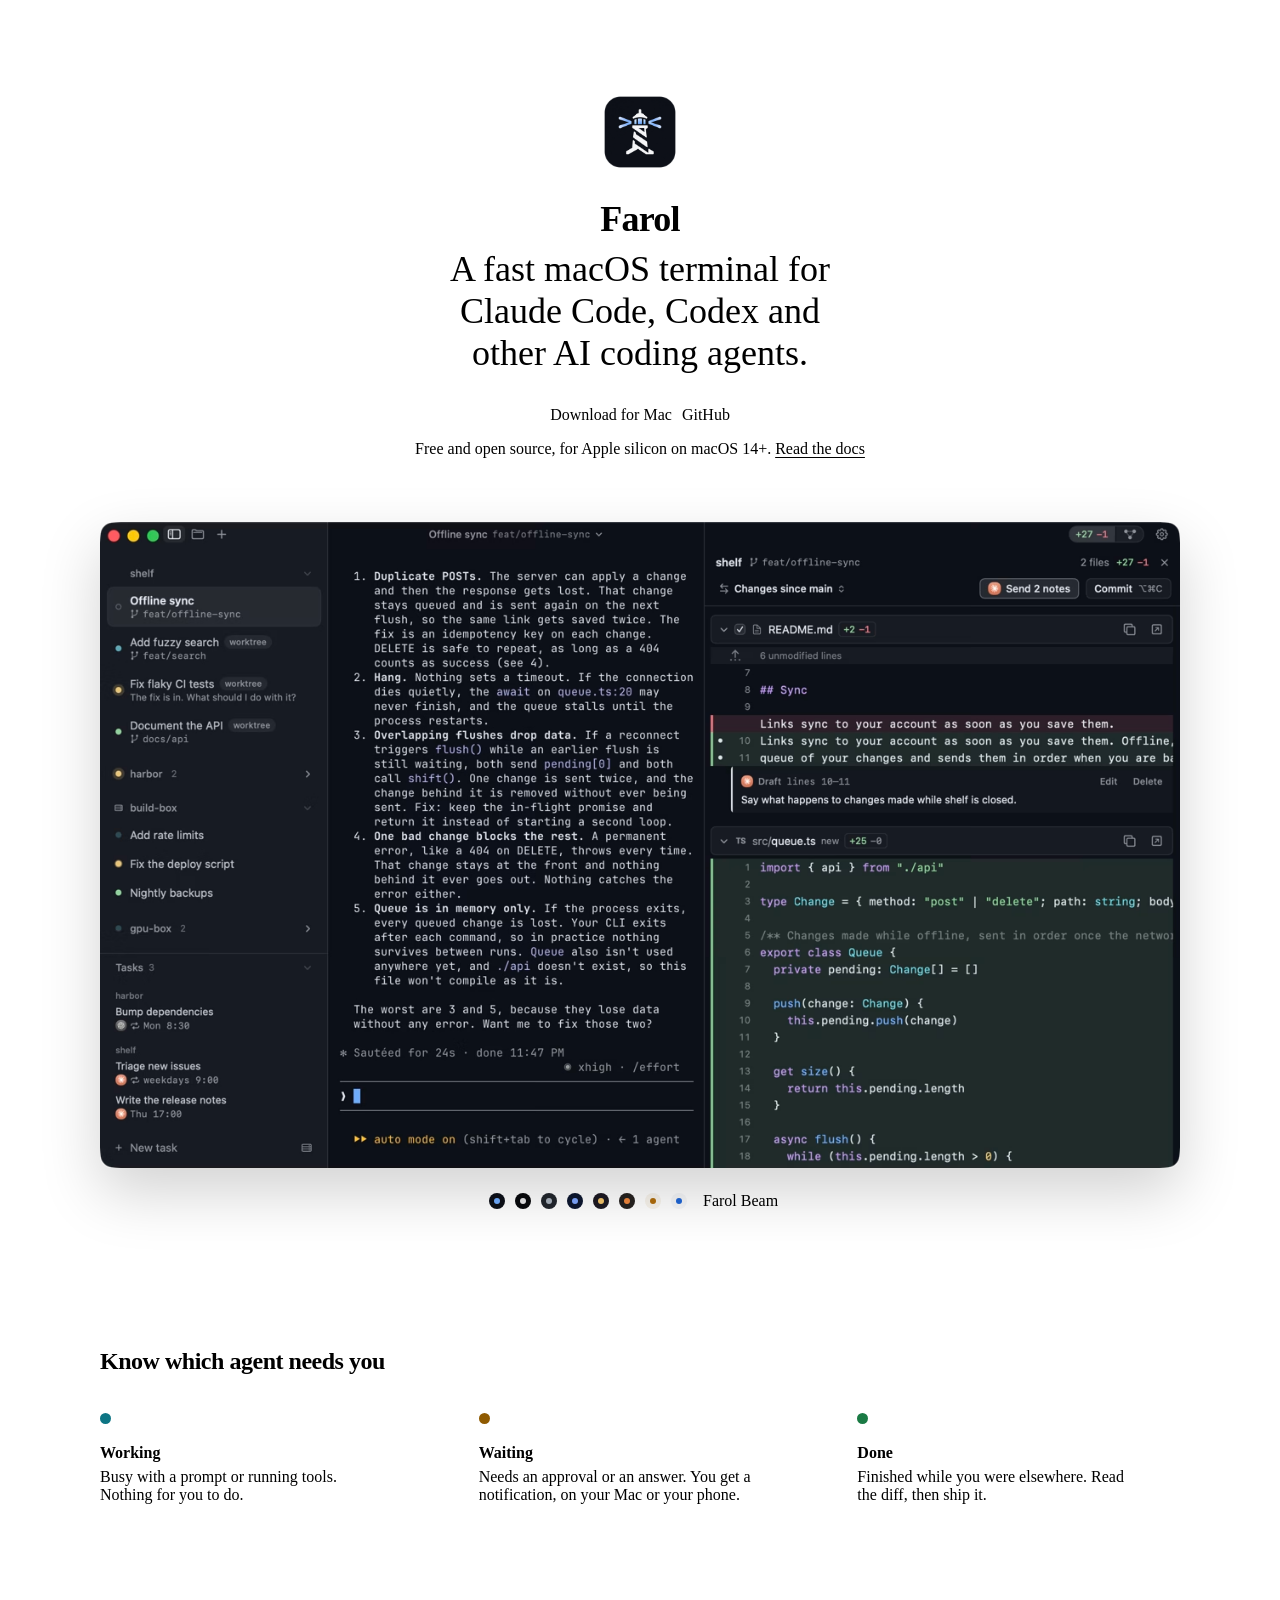
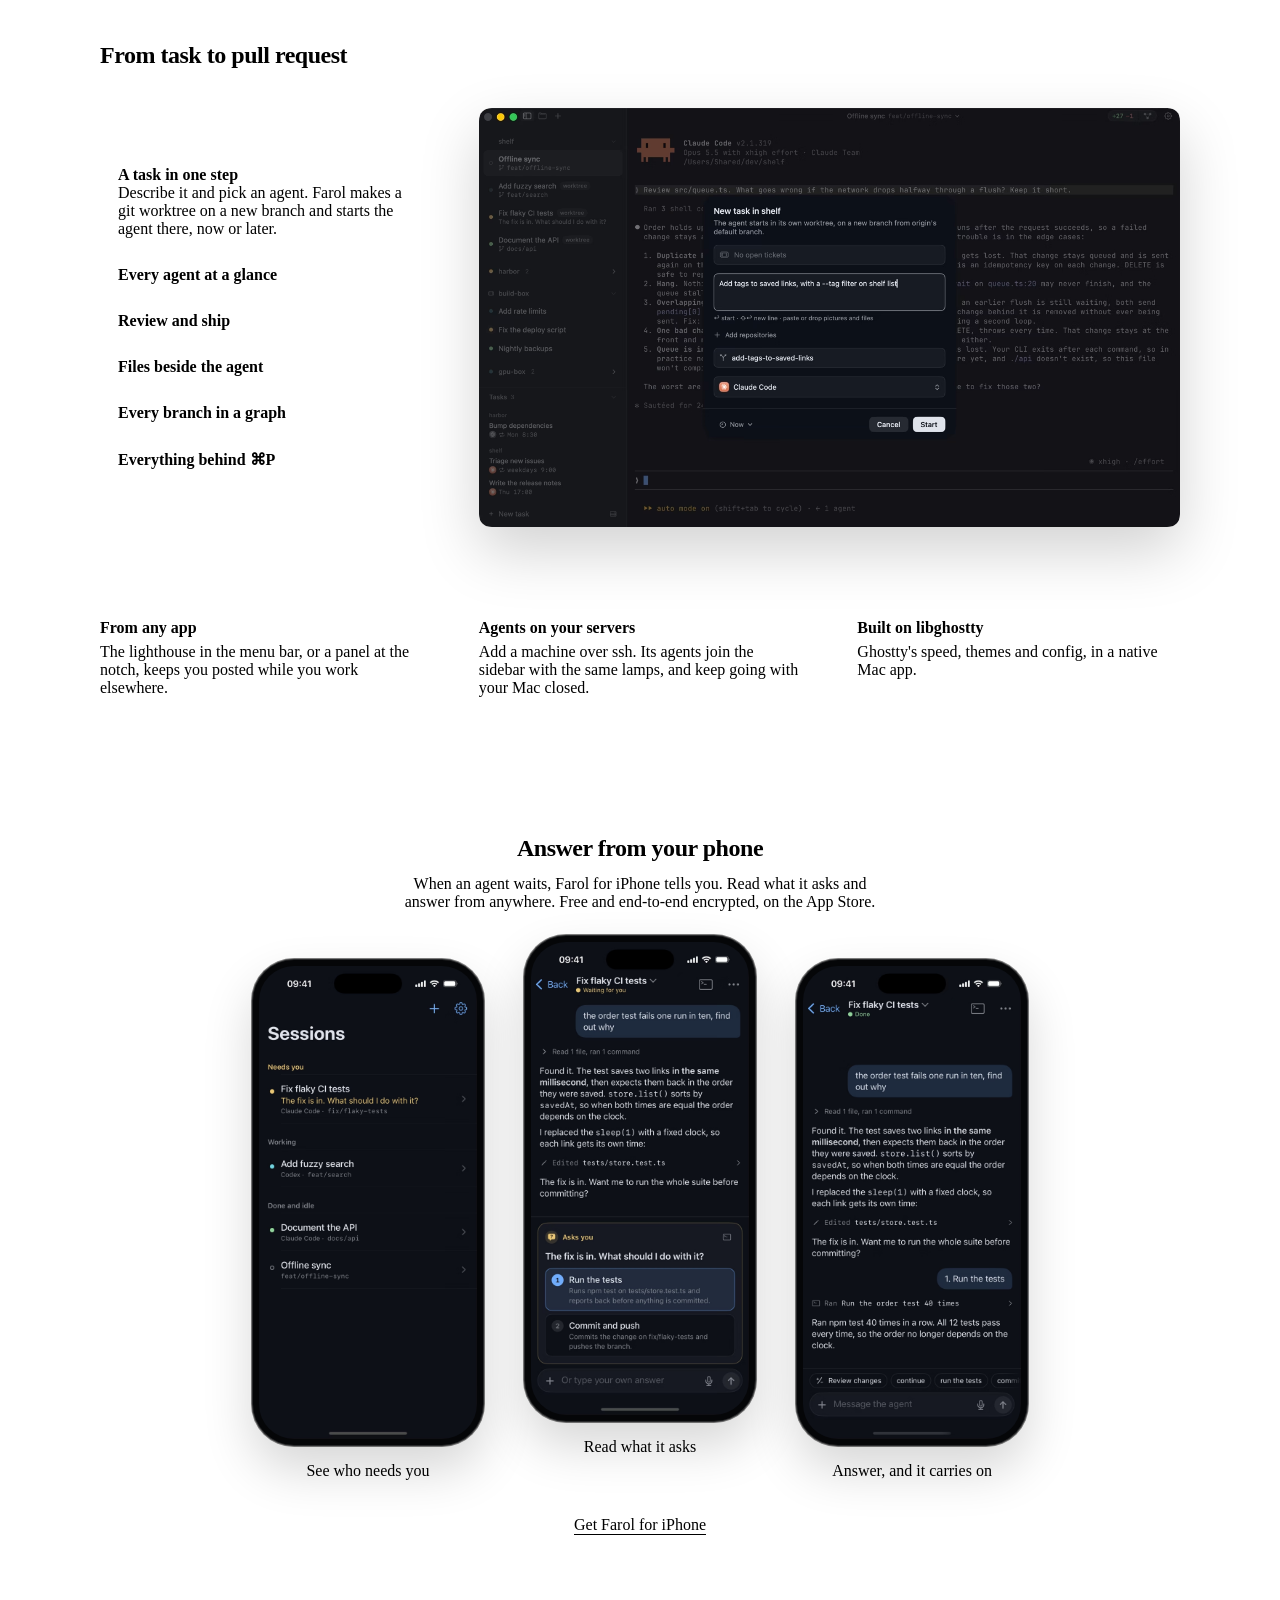
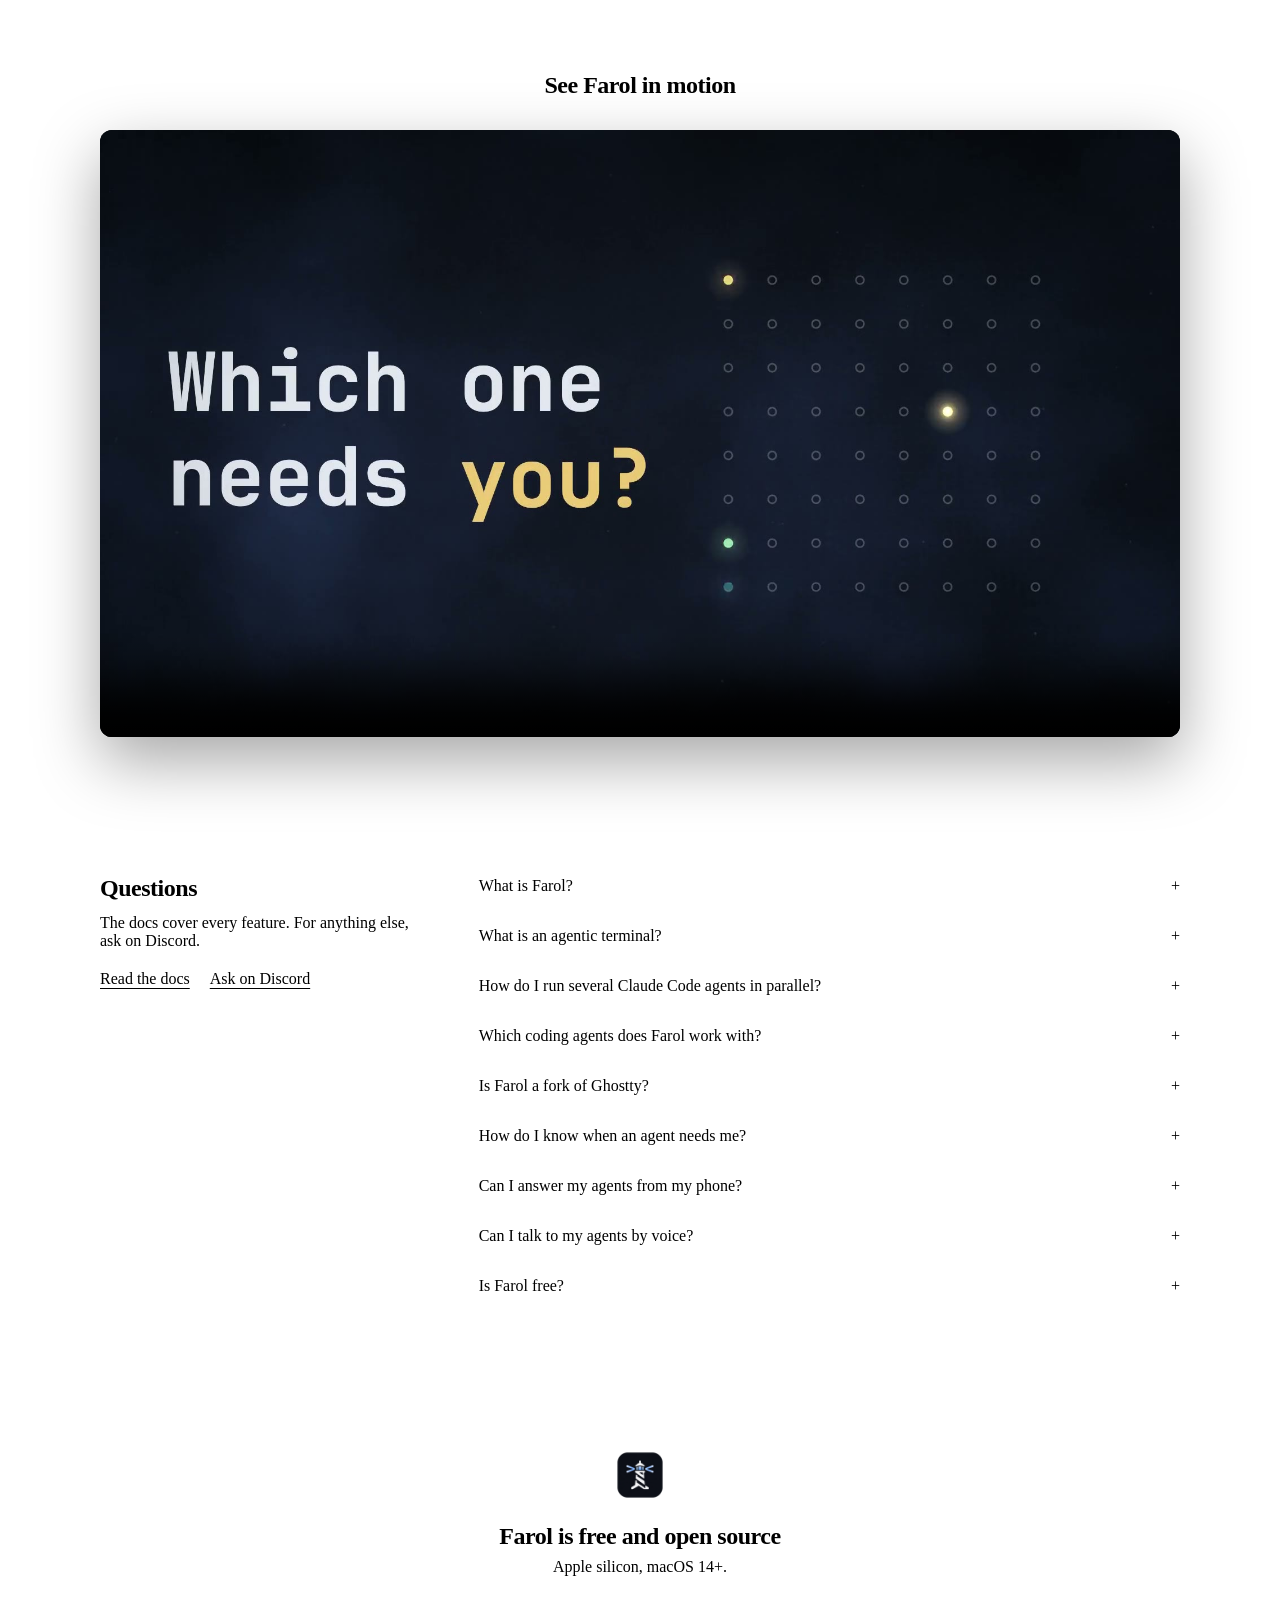
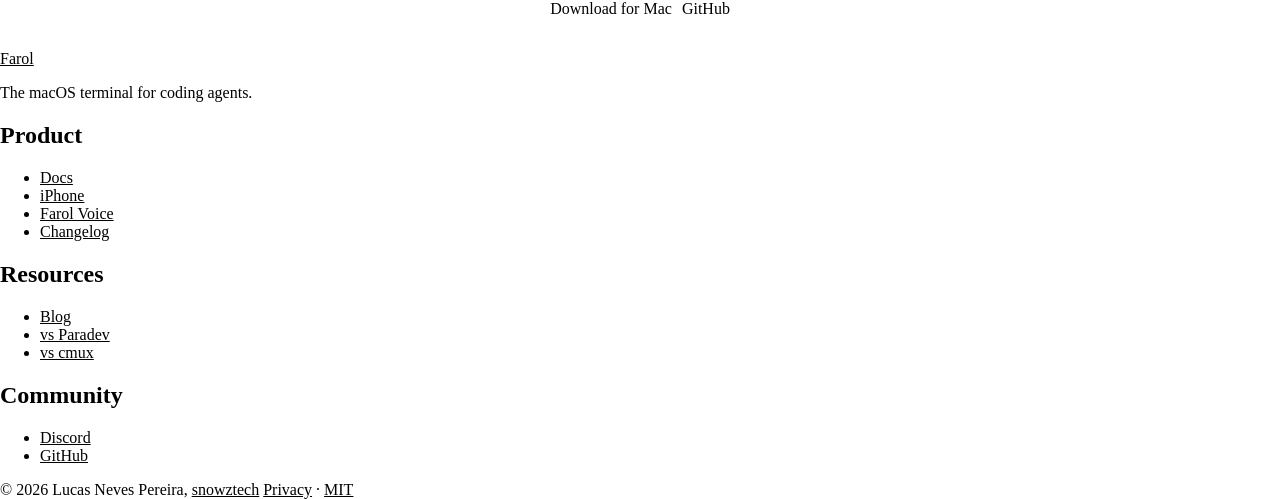
==== site/index.html @ f2c4e188 "Merge branch 'main' into docs/phone-navigation" ====
<!doctype html>
<html lang="en">
<head>
  <meta charset="utf-8">
  <meta name="viewport" content="width=device-width, initial-scale=1">
  <title>Farol: macOS terminal for Claude Code and AI coding agents</title>
  <meta name="description" content="Farol is a free, open source macOS terminal app for AI coding agents. Run Claude Code and Codex in parallel, each in its own git worktree. Built on libghostty.">
  <link rel="canonical" href="https://farol.sh/">
  <meta property="og:type" content="website">
  <meta property="og:site_name" content="Farol">
  <meta property="og:url" content="https://farol.sh/">
  <meta property="og:title" content="Farol: macOS terminal for Claude Code and AI coding agents">
  <meta property="og:description" content="Run Claude Code and Codex agents in parallel, each in its own git worktree, and see which one needs you.">
  <meta property="og:image" content="https://farol.sh/og.png">
  <meta property="og:image:width" content="1200">
  <meta property="og:image:height" content="630">
  <meta name="twitter:card" content="summary_large_image">
  <link rel="icon" href="icon.png">
  <script type="application/ld+json">
  {
    "@context": "https://schema.org",
    "@type": "SoftwareApplication",
    "name": "Farol",
    "description": "A macOS terminal app for running AI coding agents like Claude Code and Codex in parallel, each in its own git worktree. Built on libghostty.",
    "url": "https://farol.sh/",
    "image": "https://farol.sh/og.png",
    "screenshot": "https://farol.sh/screenshot-review.png",
    "applicationCategory": "DeveloperApplication",
    "operatingSystem": "macOS 14 or later",
    "processorRequirements": "Apple silicon",
    "downloadUrl": "https://github.com/snowztech/farol/releases/latest/download/Farol.dmg",
    "releaseNotes": "https://github.com/snowztech/farol/blob/main/CHANGELOG.md",
    "license": "https://opensource.org/licenses/MIT",
    "isAccessibleForFree": true,
    "offers": { "@type": "Offer", "price": "0", "priceCurrency": "USD" },
    "author": { "@type": "Person", "name": "Lucas Neves Pereira" },
    "sameAs": ["https://github.com/snowztech/farol"]
  }
  </script>
  <script type="application/ld+json">
{
  "@context": "https://schema.org",
  "@type": "FAQPage",
  "mainEntity": [
    {
      "@type": "Question",
      "name": "What is Farol?",
      "acceptedAnswer": {
        "@type": "Answer",
        "text": "Farol is a free, open source terminal app for macOS made for agentic coding, where AI coding agents write the code and you supervise. Each agent runs in its own session, and Farol shows which one is working, which one is waiting for you and which one is done."
      }
    },
    {
      "@type": "Question",
      "name": "What is an agentic terminal?",
      "acceptedAnswer": {
        "@type": "Answer",
        "text": "A terminal built for AI coding agents as well as for typing commands. Agents like Claude Code and Codex already run in a terminal. An agentic terminal app such as Farol adds what you need to supervise several at once: a session per agent, live status, notifications and a review step before you ship."
      }
    },
    {
      "@type": "Question",
      "name": "How do I run several Claude Code agents in parallel?",
      "acceptedAnswer": {
        "@type": "Answer",
        "text": "Press ⇧⌘N, describe the task and pick an agent. Farol creates a git worktree on a new branch and starts Claude Code or Codex there, so each agent works on its own copy of the repo. Open as many as you like."
      }
    },
    {
      "@type": "Question",
      "name": "Which coding agents does Farol work with?",
      "acceptedAnswer": {
        "@type": "Answer",
        "text": "Claude Code, Codex, OpenCode and Pi report their status once connected in Settings → Agents. Any other agent that runs in a terminal works too, and can report its status through Farol's CLI or the terminal bell."
      }
    },
    {
      "@type": "Question",
      "name": "Is Farol a fork of Ghostty?",
      "acceptedAnswer": {
        "@type": "Answer",
        "text": "No. Farol is its own native Mac app that embeds libghostty, the engine behind Ghostty. You get the same rendering and speed, and Farol reads your Ghostty config and themes."
      }
    },
    {
      "@type": "Question",
      "name": "How do I know when an agent needs me?",
      "acceptedAnswer": {
        "@type": "Answer",
        "text": "The session's dot turns yellow, macOS sends a notification and the Dock icon counts the sessions that are waiting. The menu bar item or the notch panel shows the same from any app."
      }
    },
    {
      "@type": "Question",
      "name": "Can I answer my agents from my phone?",
      "acceptedAnswer": {
        "@type": "Answer",
        "text": "Yes, with Farol Remote. Farol for iPhone lists your sessions, notifies you when one waits, and lets you answer Claude Code or Codex with a tap. It's free, end-to-end encrypted and on the App Store."
      }
    },
    {
      "@type": "Question",
      "name": "Can I talk to my agents by voice?",
      "acceptedAnswer": {
        "@type": "Answer",
        "text": "You can dictate your prompts with Farol Voice, our free app that runs on your Mac and types into any app, including Farol. Controlling Farol by voice is coming next."
      }
    },
    {
      "@type": "Question",
      "name": "Is Farol free?",
      "acceptedAnswer": {
        "@type": "Answer",
        "text": "Yes. Farol is open source under the MIT license. It needs a Mac with Apple silicon and macOS 14 or later."
      }
    }
  ]
}
  </script>
  <link rel="stylesheet" href="https://cdn.jsdelivr.net/npm/@snowztech/ui-css@0.6/dist/snowztech-ui.min.css">
  <link rel="stylesheet" href="/footer.css">
  <script>
    (function () { var light = matchMedia("(prefers-color-scheme: light)"), root = document.documentElement; function follow() { if (light.matches) root.dataset.theme = "light"; else delete root.dataset.theme; } follow(); light.addEventListener("change", follow); })();
  </script>
  <style>
    body {
      margin: 0; background: var(--sn-bg); color: var(--sn-fg);
      font-family: var(--sn-font-mono); font-size: var(--sn-text-base); line-height: var(--sn-leading-normal);
    }
    a { color: inherit; }
    .column { max-width: 680px; margin: 0 auto; padding: 0 20px; }
    .wide { max-width: 1080px; margin: 0 auto; padding: 0 20px; }
    main { overflow-x: clip; }

    /* Hero: the name, what it is, two buttons, one line of small print. */
    .hero { --top: 88px; position: relative; isolation: isolate; padding-top: var(--top); text-align: center; }
    .hero-icon { width: 88px; height: 88px; }
    h1 { margin: 18px 0 6px; font-size: 36px; font-weight: 600; letter-spacing: -0.02em; }
    .tagline { display: block; margin: 8px auto 32px; max-width: 540px; color: var(--sn-fg-muted); font-size: var(--sn-text-md); font-weight: 400; letter-spacing: 0; text-wrap: balance; }
    .actions { display: flex; gap: 10px; justify-content: center; flex-wrap: wrap; }
    .actions .sn-btn { text-decoration: none; transition: opacity var(--sn-base) var(--sn-ease), border-color var(--sn-base) var(--sn-ease), transform var(--sn-base) var(--sn-ease); }
    .actions .sn-btn:active { transform: translateY(1px); }
    /* ui-css colors every a:hover with the accent, which wins over the button's own text color. */
    .actions a.sn-btn--primary:hover { color: var(--sn-fg-inverse); background: var(--sn-fg); border-color: var(--sn-fg); opacity: 0.85; }
    .actions a.sn-btn--secondary:hover { color: var(--sn-fg); }
    .fine { margin: 16px 0 0; color: var(--sn-fg-subtle); font-size: var(--sn-text-xs); }
    .fine a { color: var(--sn-fg-muted); text-underline-offset: 3px; }
    .fine a:hover { color: var(--sn-fg); }

    /* The hero comes in one line after another, once, as the page opens. */
    .hero > * { animation: rise 0.7s var(--sn-ease) both; }
    .hero > :nth-child(2) { animation-delay: 0.08s; }
    .hero > :nth-child(3) { animation-delay: 0.16s; }
    .hero > :nth-child(4) { animation-delay: 0.24s; }
    .hero-shot { animation: rise 0.9s var(--sn-ease) 0.3s both; }
    @keyframes rise { from { opacity: 0; transform: translateY(10px); } }
    /* Farol is Portuguese for lighthouse: two soft beams turn behind the icon, as from its lamp. */
    .hero > .lamp {
      --beam: color-mix(in srgb, var(--sn-accent) 16%, transparent);
      --fade: radial-gradient(circle, #000 6%, rgb(0 0 0 / 0.55) 24%, rgb(0 0 0 / 0.2) 38%, rgb(0 0 0 / 0.05) 48%, transparent 54%);
      position: absolute; z-index: -1; left: 50%; top: calc(var(--top) + 44px); width: 1200px; height: 1200px; margin: -600px 0 0 -600px;
      background: conic-gradient(from 90deg, transparent, var(--beam) 9deg, transparent 18deg, transparent 180deg, var(--beam) 189deg, transparent 198deg);
      -webkit-mask: var(--fade); mask: var(--fade);
      pointer-events: none; animation: lamp-on 1.6s var(--sn-ease) 0.3s both, turn 30s linear infinite;
    }
    [data-theme=light] .hero > .lamp { --beam: color-mix(in srgb, var(--sn-accent) 7%, transparent); }
    @keyframes lamp-on { from { opacity: 0; } }
    @keyframes turn { to { transform: rotate(1turn); } }

    /* Screenshots: a soft light behind the window, and pictures that crossfade in one cell so the frame never jumps. */
    .hero-shot { margin-top: 64px; }
    .showcase { position: relative; }
    .showcase::before {
      content: ""; position: absolute; inset: -12% 8% auto; height: 70%; z-index: 0;
      background: radial-gradient(ellipse at center, var(--sn-accent-soft), transparent 70%); filter: blur(24px); pointer-events: none;
    }
    .stack { position: relative; z-index: 1; display: grid; }
    .stack > * { grid-area: 1 / 1; opacity: 0; transform: scale(0.985); transition: opacity 0.45s var(--sn-ease), transform 0.6s var(--sn-ease); }
    .stack > [data-active] { opacity: 1; transform: none; }
    .shot {
      display: block; width: 100%; height: auto;
      border: 1px solid var(--sn-border-strong); border-radius: 12px; box-shadow: 0 30px 80px rgba(0, 0, 0, 0.45);
    }
    [data-theme=light] .shot { box-shadow: 0 24px 60px rgba(0, 0, 0, 0.18); }
    /* Under the window, a dot per theme repaints it. */
    .theme-dots { display: flex; align-items: center; justify-content: center; gap: 10px; margin-top: 24px; }
    .theme-dot {
      position: relative; width: 16px; height: 16px; padding: 0; border: 0; border-radius: 50%; cursor: pointer;
      background: var(--bg); box-shadow: inset 0 0 0 1px var(--sn-border-strong); transition: transform 0.15s var(--sn-ease);
    }
    .theme-dot::after { content: ""; position: absolute; inset: 5px; border-radius: 50%; background: var(--accent); }
    .theme-dot:hover { transform: scale(1.15); }
    .theme-dot[aria-checked="true"] { outline: 1.5px solid var(--sn-fg-muted); outline-offset: 3px; }
    .theme-name { min-width: 11ch; margin-left: 6px; color: var(--sn-fg-subtle); font-size: var(--sn-text-xs); }

    /* Sections. Those on the grid start at the left edge; those that show one thing stand centered. */
    .signals, .features, .phones, .reel, .faq, .closing { margin-top: 136px; }
    .section-title { margin: 0 0 10px; font-size: 24px; font-weight: 600; line-height: 1.3; letter-spacing: -0.02em; text-wrap: balance; }
    .section-lede { margin: 0; color: var(--sn-fg-muted); font-size: var(--sn-text-sm); }
    .grid, .states { display: grid; grid-template-columns: repeat(3, minmax(0, 1fr)); column-gap: 56px; }
    .phones, .reel, .closing { text-align: center; }
    .phones .section-lede { max-width: 560px; margin: 0 auto; text-wrap: balance; }

    /* The three lamps a session shows, as in the sidebar: working breathes, waiting ripples. */
    .states { position: relative; margin: 36px 0 0; padding: 0; list-style: none; }
    .states::before { content: ""; position: absolute; top: 5px; left: 0; right: 0; height: 1px; background: linear-gradient(90deg, var(--sn-border-strong), var(--sn-border-subtle) 70%, transparent); }
    .states h3 { margin: 0 0 6px; font-size: var(--sn-text-base); font-weight: 600; }
    .states p { margin: 0; max-width: 34ch; color: var(--sn-fg-muted); font-size: var(--sn-text-sm); }
    .dot { position: relative; display: block; width: 11px; height: 11px; margin-bottom: 20px; border-radius: 50%; background: currentColor; }
    .dot-working { color: #67e8f9; box-shadow: 0 0 10px currentColor; animation: breathe 1.8s ease-in-out infinite; }
    .dot-waiting { color: #fde68a; box-shadow: 0 0 10px currentColor; animation: ripple 1.6s ease-out infinite; }
    .dot-done { color: #86efac; }
    [data-theme=light] .dot-working { color: #0d7584; box-shadow: none; }
    [data-theme=light] .dot-waiting { color: #8f5a00; box-shadow: none; }
    [data-theme=light] .dot-done { color: #1a7a44; }
    @keyframes breathe { 50% { opacity: 0.45; transform: scale(0.8); } }
    @keyframes ripple { from { box-shadow: 0 0 0 0 currentColor; } to { box-shadow: 0 0 0 8px transparent; } }
    /* The one moment on scroll: the line draws and each lamp lights in turn, the way a session moves. */
    .states.armed::before { transform: scaleX(0); transform-origin: left; transition: transform 1.4s var(--sn-ease); }
    .states.armed li { opacity: 0.2; transition: opacity 0.6s var(--sn-ease); }
    .states.armed li:nth-child(2) { transition-delay: 0.4s; }
    .states.armed li:nth-child(3) { transition-delay: 0.8s; }
    .states.lit::before { transform: none; }
    .states.lit li { opacity: 1; }

    /* Features: pick one on the left, its picture fades in on the right. The one picked opens to say what it does. */
    .feature-grid { margin-top: 36px; align-items: center; }
    .feature-shot { grid-column: 2 / 4; }
    .feature {
      display: block; width: 100%; padding: 14px 0 14px 18px; border: 0; border-left: 2px solid var(--sn-border-subtle);
      background: none; color: var(--sn-fg-subtle); font: inherit; text-align: left; cursor: pointer;
      transition: color 0.2s var(--sn-ease), border-color 0.2s var(--sn-ease);
    }
    .feature:hover { color: var(--sn-fg-muted); }
    .feature[aria-selected="true"] { color: var(--sn-fg); border-left-color: var(--sn-accent); }
    .feature:focus-visible { outline: 2px solid var(--sn-accent); outline-offset: 2px; }
    .feature-title { display: block; font-weight: 600; }
    .feature-text { display: grid; grid-template-rows: 0fr; color: var(--sn-fg-muted); font-size: var(--sn-text-sm); transition: grid-template-rows 0.35s var(--sn-ease); }
    .feature-text > span { overflow: hidden; min-height: 0; }
    .feature[aria-selected="true"] .feature-text { grid-template-rows: 1fr; }
    .extras { margin: 72px 0 0; padding: 0; list-style: none; }
    .extras li { padding-top: 20px; border-top: 1px solid var(--sn-border-subtle); }
    .extras h3 { margin: 0 0 6px; font-size: var(--sn-text-base); font-weight: 600; }
    .extras p { margin: 0; color: var(--sn-fg-muted); font-size: var(--sn-text-sm); }

    /* Three iPhones, left to right: who needs you, what it asks, the answer. A black rim, the screen inset in it. */
    .phone-row { display: flex; justify-content: center; align-items: flex-start; gap: 40px; margin-top: 48px; }
    .phone { margin: 0; width: 232px; }
    .phone:nth-child(2) { margin-top: -24px; }
    .phone picture {
      display: block; padding: 7px; border-radius: 42px; background: #050608;
      box-shadow: inset 0 0 0 1px rgb(255 255 255 / 0.14), 0 0 0 1px rgb(0 0 0 / 0.5), 0 30px 70px rgba(0, 0, 0, 0.45);
    }
    [data-theme=light] .phone picture { box-shadow: inset 0 0 0 1px rgb(255 255 255 / 0.14), 0 0 0 1px rgb(0 0 0 / 0.5), 0 24px 50px rgba(0, 0, 0, 0.16); }
    .phone img { display: block; width: 100%; height: auto; border-radius: 35px; }
    .phone figcaption { margin-top: 16px; color: var(--sn-fg-subtle); font-size: var(--sn-text-xs); }
    .more { margin: 36px 0 0; font-size: var(--sn-text-sm); }
    .more a, .faq-aside a { color: var(--sn-fg); text-decoration: underline; text-decoration-color: var(--sn-border-strong); text-underline-offset: 4px; }
    .more a:hover, .faq-aside a:hover { color: var(--sn-accent); }

    .reel-frame { position: relative; margin-top: 28px; }
    .reel-frame::before {
      content: ""; position: absolute; inset: -10% 10% auto; height: 72%; z-index: 0;
      background: radial-gradient(ellipse at center, var(--sn-accent-soft), transparent 72%); filter: blur(32px); opacity: 0.55;
    }
    .reel video {
      position: relative; z-index: 1; display: block; width: 100%; height: auto;
      border: 1px solid var(--sn-border-strong); border-radius: 12px; background: #000; box-shadow: 0 24px 64px rgba(0, 0, 0, 0.35);
    }

    .faq { align-items: start; }
    .faq-aside { position: sticky; top: 40px; }
    .faq-aside .more { display: flex; gap: 20px; margin-top: 20px; }
    .faq-list { grid-column: 2 / 4; }
    .faq details { border-bottom: 1px solid var(--sn-border-subtle); }
    .faq details:first-of-type summary { padding-top: 4px; }
    .faq summary { display: flex; justify-content: space-between; gap: 16px; padding: 16px 0; cursor: pointer; list-style: none; font-weight: 500; }
    .faq summary::-webkit-details-marker { display: none; }
    .faq summary::after { content: "+"; color: var(--sn-fg-subtle); transition: transform 0.2s var(--sn-ease); }
    .faq details[open] summary::after { transform: rotate(45deg); }
    .faq details p { margin: 0; padding: 0 0 18px; color: var(--sn-fg-muted); font-size: var(--sn-text-sm); }
    .faq details a { color: var(--sn-fg); text-underline-offset: 3px; }

    .closing { padding-bottom: 32px; }
    .closing img { width: 56px; height: 56px; }
    .closing .section-title { margin: 14px 0 6px; }
    .closing .fine { margin: 0 0 24px; }

    @media (max-width: 860px) {
      .grid, .states { grid-template-columns: 1fr; row-gap: 28px; }
      .feature-shot, .faq-list { grid-column: auto; }
      /* The picture above the list, so a tap shows its change where the eye already is. */
      .feature-shot { order: -1; }
      .faq-aside { position: static; }
      .states::before { display: none; }
      .dot { margin-bottom: 12px; }
      .extras { row-gap: 0; margin-top: 48px; }
      .extras li { padding-bottom: 20px; }
      .phone-row { gap: 20px; }
      .phone { width: 200px; }
    }
    @media (max-width: 600px) {
      .hero { --top: 56px; }
      .signals, .features, .phones, .reel, .faq, .closing { margin-top: 104px; }
      .phone-row { margin-top: 32px; }
      .phone { width: min(260px, 100%); }
      .phone:not(:nth-child(2)) { display: none; }
      .phone:nth-child(2) { margin-top: 0; }
      .theme-name { display: none; }
    }
    @media (prefers-reduced-motion: reduce) {
      *, *::before, *::after { animation: none !important; transition: none !important; }
    }
  </style>
</head>
<body>
  <main>
    <section class="hero column">
      <img class="hero-icon" src="icon.png" alt="Farol icon">
      <h1>Farol <span class="tagline">A fast macOS terminal for Claude Code, Codex and other AI coding agents.</span></h1>
      <div class="actions">
        <a class="sn-btn sn-btn--primary sn-btn--lg" href="https://github.com/snowztech/farol/releases/latest/download/Farol.dmg">Download for Mac</a>
        <a class="sn-btn sn-btn--secondary sn-btn--lg" href="https://github.com/snowztech/farol">GitHub</a>
      </div>
      <p class="fine">Free and open source, for Apple silicon on macOS 14+. <a href="/docs">Read the docs</a></p>
      <div class="lamp" aria-hidden="true"></div>
    </section>

    <section class="hero-shot wide" aria-label="Farol reviewing an agent's change">
      <div class="showcase">
        <div class="stack" id="theme-shot">
          <div data-active data-key="beam"><picture><source type="image/avif" srcset="screenshot-review-half.avif 1270w, screenshot-review.avif 2540w" sizes="(max-width: 1080px) calc(100vw - 40px), 1040px"><img class="shot" src="screenshot-review.png" width="2540" height="1520" fetchpriority="high" alt="Farol with a project open in the sidebar, its sessions working, waiting for you and done, Claude Code reviewing the change in the terminal, and the review panel with a note for the agent"></picture></div>
          <div data-key="dark"><picture><source type="image/avif" data-srcset="features/themes/dark-half.avif 1270w, features/themes/dark.avif 2540w" sizes="(max-width: 1080px) calc(100vw - 40px), 1040px"><img class="shot" data-src="features/themes/dark.png" width="2540" height="1520" loading="lazy" decoding="async" alt="Farol in its Dark theme, with the review panel open beside Claude Code"></picture></div>
          <div data-key="fog"><picture><source type="image/avif" data-srcset="features/themes/fog-half.avif 1270w, features/themes/fog.avif 2540w" sizes="(max-width: 1080px) calc(100vw - 40px), 1040px"><img class="shot" data-src="features/themes/fog.png" width="2540" height="1520" loading="lazy" decoding="async" alt="Farol in its Fog theme, with the review panel open beside Claude Code"></picture></div>
          <div data-key="navy"><picture><source type="image/avif" data-srcset="features/themes/navy-half.avif 1270w, features/themes/navy.avif 2540w" sizes="(max-width: 1080px) calc(100vw - 40px), 1040px"><img class="shot" data-src="features/themes/navy.png" width="2540" height="1520" loading="lazy" decoding="async" alt="Farol in its Navy theme, with the review panel open beside Claude Code"></picture></div>
          <div data-key="dusk"><picture><source type="image/avif" data-srcset="features/themes/dusk-half.avif 1270w, features/themes/dusk.avif 2540w" sizes="(max-width: 1080px) calc(100vw - 40px), 1040px"><img class="shot" data-src="features/themes/dusk.png" width="2540" height="1520" loading="lazy" decoding="async" alt="Farol in its Dusk theme, with the review panel open beside Claude Code"></picture></div>
          <div data-key="ember"><picture><source type="image/avif" data-srcset="features/themes/ember-half.avif 1270w, features/themes/ember.avif 2540w" sizes="(max-width: 1080px) calc(100vw - 40px), 1040px"><img class="shot" data-src="features/themes/ember.png" width="2540" height="1520" loading="lazy" decoding="async" alt="Farol in its Ember theme, with the review panel open beside Claude Code"></picture></div>
          <div data-key="dawn"><picture><source type="image/avif" data-srcset="features/themes/dawn-half.avif 1270w, features/themes/dawn.avif 2540w" sizes="(max-width: 1080px) calc(100vw - 40px), 1040px"><img class="shot" data-src="features/themes/dawn.png" width="2540" height="1520" loading="lazy" decoding="async" alt="Farol in its Dawn theme, with the review panel open beside Claude Code"></picture></div>
          <div data-key="light"><picture><source type="image/avif" data-srcset="features/themes/light-half.avif 1270w, features/themes/light.avif 2540w" sizes="(max-width: 1080px) calc(100vw - 40px), 1040px"><img class="shot" data-src="features/themes/light.png" width="2540" height="1520" loading="lazy" decoding="async" alt="Farol in its Light theme, with the review panel open beside Claude Code"></picture></div>
        </div>
      </div>
      <div class="theme-dots" role="radiogroup" aria-label="Theme of the picture">
        <button class="theme-dot" type="button" role="radio" aria-checked="true" tabindex="0" data-key="beam" aria-label="Beam" style="--bg: #0d1018; --accent: #71adff"></button>
        <button class="theme-dot" type="button" role="radio" aria-checked="false" tabindex="-1" data-key="dark" aria-label="Dark" style="--bg: #08090c; --accent: #e6e6e8"></button>
        <button class="theme-dot" type="button" role="radio" aria-checked="false" tabindex="-1" data-key="fog" aria-label="Fog" style="--bg: #22262d; --accent: #a9b2bd"></button>
        <button class="theme-dot" type="button" role="radio" aria-checked="false" tabindex="-1" data-key="navy" aria-label="Navy" style="--bg: #0d1730; --accent: #7fa7ff"></button>
        <button class="theme-dot" type="button" role="radio" aria-checked="false" tabindex="-1" data-key="dusk" aria-label="Dusk" style="--bg: #1d1a23; --accent: #f4c56b"></button>
        <button class="theme-dot" type="button" role="radio" aria-checked="false" tabindex="-1" data-key="ember" aria-label="Ember" style="--bg: #262220; --accent: #f0883e"></button>
        <button class="theme-dot" type="button" role="radio" aria-checked="false" tabindex="-1" data-key="dawn" aria-label="Dawn" style="--bg: #f8f4ec; --accent: #b06d0c"></button>
        <button class="theme-dot" type="button" role="radio" aria-checked="false" tabindex="-1" data-key="light" aria-label="Light" style="--bg: #f6f7f9; --accent: #1f66d6"></button>
        <span class="theme-name" aria-hidden="true">Farol Beam</span>
      </div>
    </section>

    <section class="signals wide" aria-labelledby="signals-title">
      <h2 class="section-title" id="signals-title">Know which agent needs you</h2>
      <ul class="states">
        <li><span class="dot dot-working" aria-hidden="true"></span><h3>Working</h3><p>Busy with a prompt or running tools. Nothing for you to do.</p></li>
        <li><span class="dot dot-waiting" aria-hidden="true"></span><h3>Waiting</h3><p>Needs an approval or an answer. You get a notification, on your Mac or your phone.</p></li>
        <li><span class="dot dot-done" aria-hidden="true"></span><h3>Done</h3><p>Finished while you were elsewhere. Read the diff, then ship it.</p></li>
      </ul>
    </section>

    <section class="features wide" aria-labelledby="features-title">
      <h2 class="section-title" id="features-title">From task to pull request</h2>
      <div class="grid feature-grid">
      <div class="feature-list" role="tablist" aria-orientation="vertical" aria-labelledby="features-title">
        <button class="feature" type="button" role="tab" id="feature-task" aria-controls="feature-shot" aria-selected="true" tabindex="0" data-key="task">
          <span class="feature-title">A task in one step</span>
          <span class="feature-text"><span>Describe it and pick an agent. Farol makes a git worktree on a new branch and starts the agent there, now or later.</span></span>
        </button>
        <button class="feature" type="button" role="tab" id="feature-glance" aria-controls="feature-shot" aria-selected="false" tabindex="-1" data-key="glance">
          <span class="feature-title">Every agent at a glance</span>
          <span class="feature-text"><span>Sessions grouped by project, each with its lamp and the agent's question when it waits. Agents on your servers show too.</span></span>
        </button>
        <button class="feature" type="button" role="tab" id="feature-review" aria-controls="feature-shot" aria-selected="false" tabindex="-1" data-key="review">
          <span class="feature-title">Review and ship</span>
          <span class="feature-text"><span>Read every change as a diff and leave the agent notes. Then commit, push and open a pull request.</span></span>
        </button>
        <button class="feature" type="button" role="tab" id="feature-files" aria-controls="feature-shot" aria-selected="false" tabindex="-1" data-key="files">
          <span class="feature-title">Files beside the agent</span>
          <span class="feature-text"><span>Browse the project, edit a file and search across all of them, without leaving the session.</span></span>
        </button>
        <button class="feature" type="button" role="tab" id="feature-graph" aria-controls="feature-shot" aria-selected="false" tabindex="-1" data-key="graph">
          <span class="feature-title">Every branch in a graph</span>
          <span class="feature-text"><span>The branches your agents made and the history under them, beside the session.</span></span>
        </button>
        <button class="feature" type="button" role="tab" id="feature-palette" aria-controls="feature-shot" aria-selected="false" tabindex="-1" data-key="palette">
          <span class="feature-title">Everything behind ⌘P</span>
          <span class="feature-text"><span>One search to jump to a session, run one of the project's commands or open a file.</span></span>
        </button>
      </div>
      <div class="showcase feature-shot">
        <div class="stack" id="feature-shot" role="tabpanel" aria-labelledby="feature-task">
          <div data-active data-key="task"><picture><source type="image/avif" srcset="features/new-task-half.avif 1270w, features/new-task.avif 2540w" sizes="(max-width: 860px) calc(100vw - 40px), 700px"><img class="shot" src="features/new-task.png" width="2540" height="1520" loading="lazy" decoding="async" alt="The New Task sheet: the task typed in, a branch made from it, Claude Code picked, and Now beside Start for when it runs"></picture></div>
          <div data-key="glance"><picture><source type="image/avif" data-srcset="features/agent-status-half.avif 1270w, features/agent-status.avif 2540w" sizes="(max-width: 860px) calc(100vw - 40px), 700px"><img class="shot" data-src="features/agent-status.png" width="2540" height="1520" loading="lazy" decoding="async" alt="The sidebar grouped by project, with sessions working, waiting for you with the agent&#x27;s question and done, agents on two servers, and tasks for later"></picture></div>
          <div data-key="review"><picture><source type="image/avif" data-srcset="features/review-notes-half.avif 1270w, features/review-notes.avif 2540w" sizes="(max-width: 860px) calc(100vw - 40px), 700px"><img class="shot" data-src="features/review-notes.png" width="2540" height="1520" loading="lazy" decoding="async" alt="The review panel on the agent's changes, with a draft note under two README lines and Send 2 notes in its header, beside Claude Code's review in the terminal"></picture></div>
          <div data-key="files"><picture><source type="image/avif" data-srcset="features/files-half.avif 1270w, features/files.avif 2540w" sizes="(max-width: 860px) calc(100vw - 40px), 700px"><img class="shot" data-src="features/files.png" width="2540" height="1520" loading="lazy" decoding="async" alt="The files panel with src/queue.ts open in the editor beside Claude Code"></picture></div>
          <div data-key="graph"><picture><source type="image/avif" data-srcset="features/git-graph-half.avif 1270w, features/git-graph.avif 2540w" sizes="(max-width: 860px) calc(100vw - 40px), 700px"><img class="shot" data-src="features/git-graph.png" width="2540" height="1520" loading="lazy" decoding="async" alt="The git graph beside Claude Code: each agent's branch listed, and the history of commits under them"></picture></div>
          <div data-key="palette"><picture><source type="image/avif" data-srcset="features/palette-half.avif 1270w, features/palette.avif 2540w" sizes="(max-width: 860px) calc(100vw - 40px), 700px"><img class="shot" data-src="features/palette.png" width="2540" height="1520" loading="lazy" decoding="async" alt="The ⌘P list searching for test: a session, the project's test command and the test files"></picture></div>
        </div>
      </div>
      </div>
      <ul class="grid extras">
        <li><h3>From any app</h3><p>The lighthouse in the menu bar, or a panel at the notch, keeps you posted while you work elsewhere.</p></li>
        <li><h3>Agents on your servers</h3><p>Add a machine over ssh. Its agents join the sidebar with the same lamps, and keep going with your Mac closed.</p></li>
        <li><h3>Built on libghostty</h3><p>Ghostty's speed, themes and config, in a native Mac app.</p></li>
      </ul>
    </section>

    <section class="phones wide" aria-labelledby="phone-title">
      <h2 class="section-title" id="phone-title">Answer from your phone</h2>
      <p class="section-lede">When an agent waits, Farol for iPhone tells you. Read what it asks and answer from anywhere. Free and end-to-end encrypted, on the App Store.</p>
      <div class="phone-row">
        <figure class="phone">
          <picture><source type="image/avif" srcset="features/phone-sessions.avif"><img src="features/phone-sessions.png" width="600" height="1304" loading="lazy" decoding="async" alt="Farol for iPhone listing sessions: Fix flaky CI tests needs you, Add fuzzy search is working, two more are done or idle"></picture>
          <figcaption>See who needs you</figcaption>
        </figure>
        <figure class="phone">
          <picture><source type="image/avif" srcset="features/phone-session.avif"><img src="features/phone-session.png" width="600" height="1304" loading="lazy" decoding="async" alt="The Fix flaky CI tests session waiting for you: the agent asks what to do with its fix, with Run the tests and Commit and push to pick from"></picture>
          <figcaption>Read what it asks</figcaption>
        </figure>
        <figure class="phone">
          <picture><source type="image/avif" srcset="features/phone-answered.avif"><img src="features/phone-answered.png" width="600" height="1304" loading="lazy" decoding="async" alt="The same session after answering Run the tests: the agent ran the suite 40 times and reports every test passes"></picture>
          <figcaption>Answer, and it carries on</figcaption>
        </figure>
      </div>
      <p class="more"><a href="/remote">Get Farol for iPhone</a></p>
    </section>

    <section class="reel wide" aria-labelledby="reel-title">
      <h2 class="section-title" id="reel-title">See Farol in motion</h2>
      <div class="reel-frame">
        <video controls playsinline preload="metadata" poster="farol-reel-poster.jpg"
               aria-label="A 40-second tour of Farol">
          <source src="farol-reel.mp4" type="video/mp4">
          <a href="farol-reel.mp4">Watch the Farol tour</a>
        </video>
      </div>
    </section>

    <section class="faq wide grid" aria-labelledby="faq-title">
      <div class="faq-aside">
        <h2 class="section-title" id="faq-title">Questions</h2>
        <p class="section-lede">The docs cover every feature. For anything else, ask on Discord.</p>
        <p class="more"><a href="/docs">Read the docs</a><a href="https://discord.gg/XGY4jHU29d">Ask on Discord</a></p>
      </div>
      <div class="faq-list">
      <details>
        <summary>What is Farol?</summary>
        <p>Farol is a free, open source terminal app for macOS made for agentic coding, where AI coding agents write the code and you supervise. Each agent runs in its own session, and Farol shows which one is working, which one is waiting for you and which one is done.</p>
      </details>
      <details>
        <summary>What is an agentic terminal?</summary>
        <p>A terminal built for AI coding agents as well as for typing commands. Agents like Claude Code and Codex already run in a terminal. An agentic terminal app such as Farol adds what you need to supervise several at once: a session per agent, live status, notifications and a review step before you ship.</p>
      </details>
      <details>
        <summary>How do I run several Claude Code agents in parallel?</summary>
        <p>Press ⇧⌘N, describe the task and pick an agent. Farol creates a git worktree on a new branch and starts Claude Code or Codex there, so each agent works on its own copy of the repo. Open as many as you like.</p>
      </details>
      <details>
        <summary>Which coding agents does Farol work with?</summary>
        <p>Claude Code, Codex, OpenCode and Pi report their status once connected in Settings → Agents. Any other agent that runs in a terminal works too, and can report its status through Farol's CLI or the terminal bell.</p>
      </details>
      <details>
        <summary>Is Farol a fork of Ghostty?</summary>
        <p>No. Farol is its own native Mac app that embeds libghostty, the engine behind Ghostty. You get the same rendering and speed, and Farol reads your Ghostty config and themes.</p>
      </details>
      <details>
        <summary>How do I know when an agent needs me?</summary>
        <p>The session's dot turns yellow, macOS sends a notification and the Dock icon counts the sessions that are waiting. The menu bar item or the notch panel shows the same from any app.</p>
      </details>
      <details>
        <summary>Can I answer my agents from my phone?</summary>
        <p>Yes, with <a href="remote">Farol Remote</a>. Farol for iPhone lists your sessions, notifies you when one waits, and lets you answer Claude Code or Codex with a tap. It's free, end-to-end encrypted and on the App Store.</p>
      </details>
      <details>
        <summary>Can I talk to my agents by voice?</summary>
        <p>You can dictate your prompts with <a href="https://voice.farol.sh">Farol Voice</a>, our free app that runs on your Mac and types into any app, including Farol. Controlling Farol by voice is coming next.</p>
      </details>
      <details>
        <summary>Is Farol free?</summary>
        <p>Yes. Farol is open source under the MIT license. It needs a Mac with Apple silicon and macOS 14 or later.</p>
      </details>
      </div>
    </section>

    <section class="closing column" aria-labelledby="closing-title">
      <img src="icon.png" alt="">
      <h2 class="section-title" id="closing-title">Farol is free and open source</h2>
      <p class="fine">Apple silicon, macOS 14+.</p>
      <div class="actions">
        <a class="sn-btn sn-btn--primary sn-btn--lg" href="https://github.com/snowztech/farol/releases/latest/download/Farol.dmg">Download for Mac</a>
        <a class="sn-btn sn-btn--secondary sn-btn--lg" href="https://github.com/snowztech/farol">GitHub</a>
      </div>
    </section>
  </main>

  <footer>
    <div class="top">
      <div>
        <a class="home" href="/"><img src="/icon.png" alt="">Farol</a>
        <p>The macOS terminal for coding agents.</p>
      </div>
      <nav aria-label="Footer">
        <div>
          <h2>Product</h2>
          <ul>
            <li><a href="/docs">Docs</a></li>
            <li><a href="/remote">iPhone</a></li>
            <li><a href="https://voice.farol.sh">Farol Voice</a></li>
            <li><a href="https://github.com/snowztech/farol/blob/main/CHANGELOG.md">Changelog</a></li>
          </ul>
        </div>
        <div>
          <h2>Resources</h2>
          <ul>
            <li><a href="/blog/">Blog</a></li>
            <li><a href="/compare/paradev">vs Paradev</a></li>
            <li><a href="/compare/cmux">vs cmux</a></li>
          </ul>
        </div>
        <div>
          <h2>Community</h2>
          <ul>
            <li><a href="https://discord.gg/XGY4jHU29d">Discord</a></li>
            <li><a href="https://github.com/snowztech/farol">GitHub</a></li>
          </ul>
        </div>
      </nav>
    </div>
    <div class="legal">
      <span>© 2026 Lucas Neves Pereira, <a href="https://github.com/snowztech">snowztech</a></span>
      <span><a href="/privacy">Privacy</a> · <a href="https://github.com/snowztech/farol/blob/main/LICENSE">MIT</a></span>
    </div>
  </footer>
  <script src="/picker.js"></script>
  <script>
    const themeName = document.querySelector(".theme-name");
    picker([...document.querySelectorAll(".theme-dot")], document.getElementById("theme-shot"), dot => {
      themeName.textContent = "Farol " + dot.getAttribute("aria-label");
    });
    const featureShot = document.getElementById("feature-shot");
    picker([...document.querySelectorAll(".feature")], featureShot, feature => featureShot.setAttribute("aria-labelledby", feature.id));

    const states = document.querySelector(".states");
    if (!matchMedia("(prefers-reduced-motion: reduce)").matches) {
      states.classList.add("armed");
      new IntersectionObserver(([entry], observer) => {
        if (!entry.isIntersecting) return;
        states.classList.add("lit");
        observer.disconnect();
      }, { threshold: 0.6 }).observe(states);
    }
  </script>
</body>
</html>
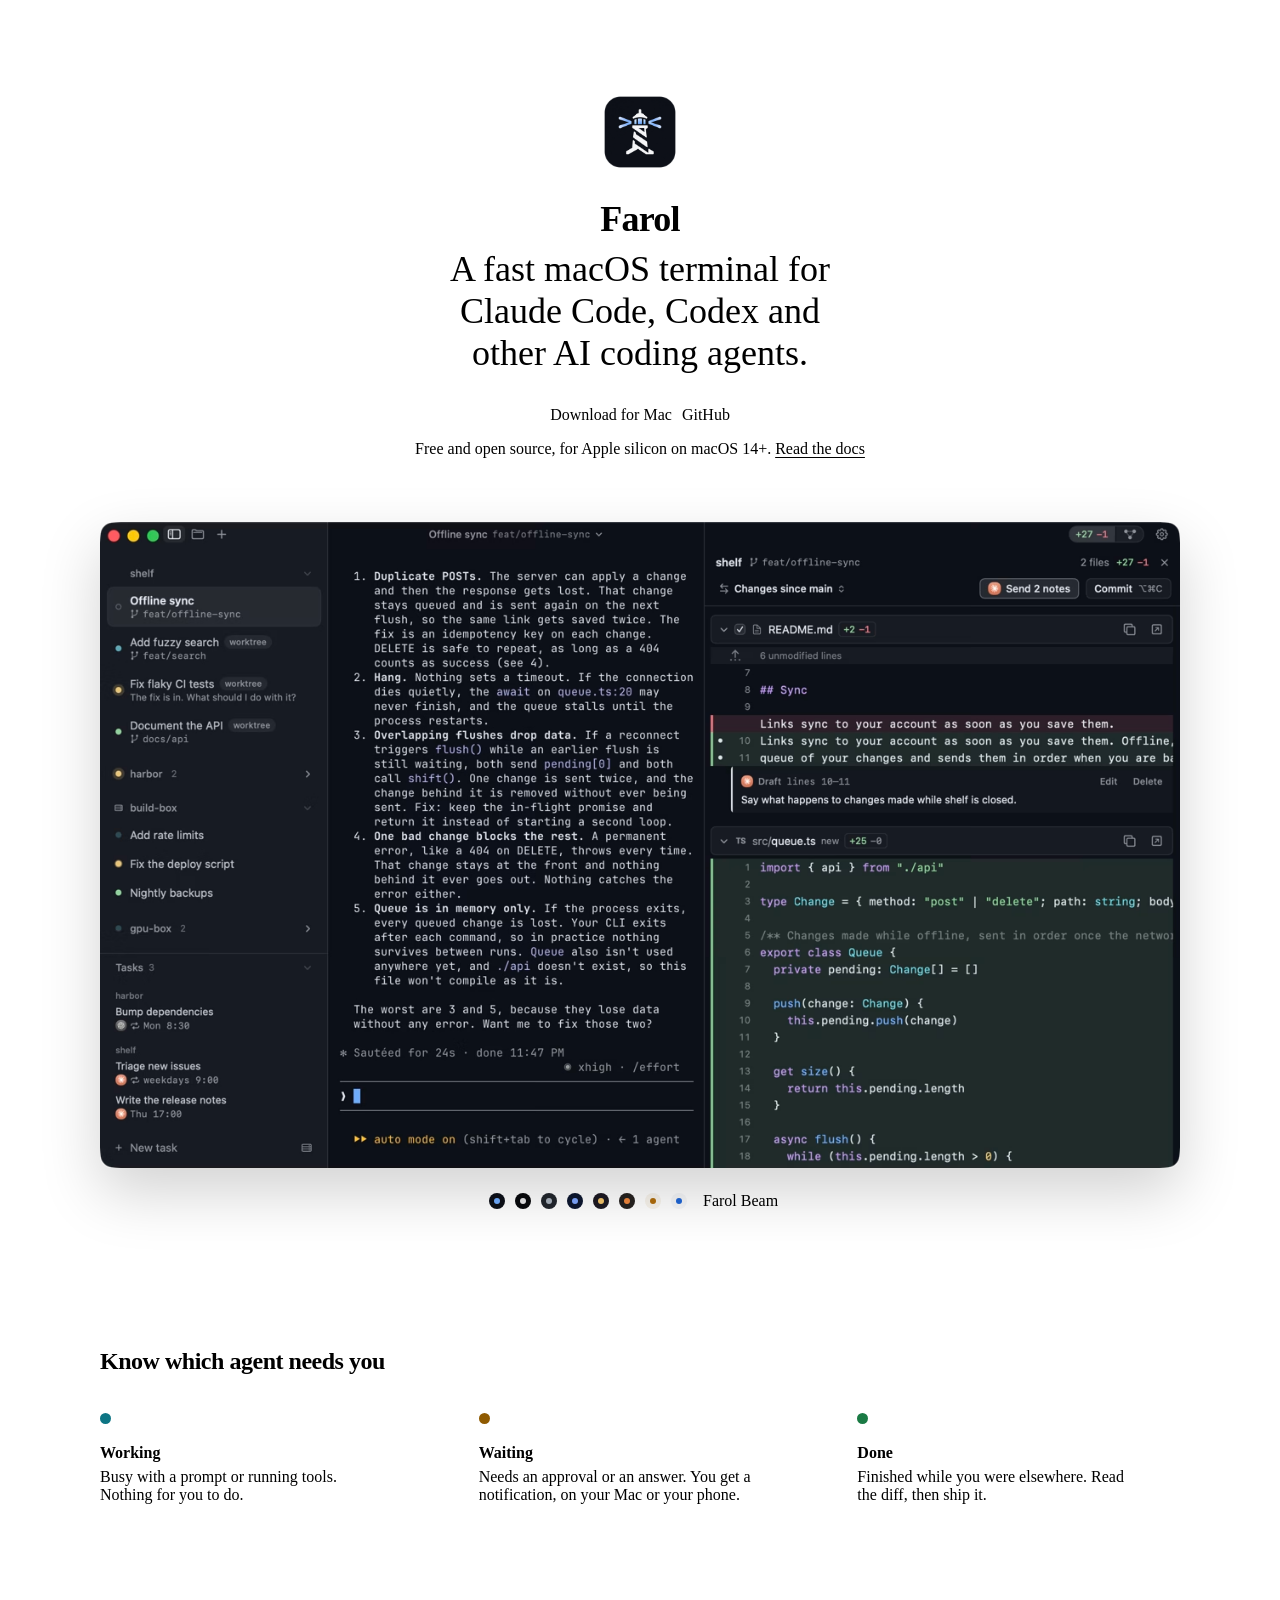
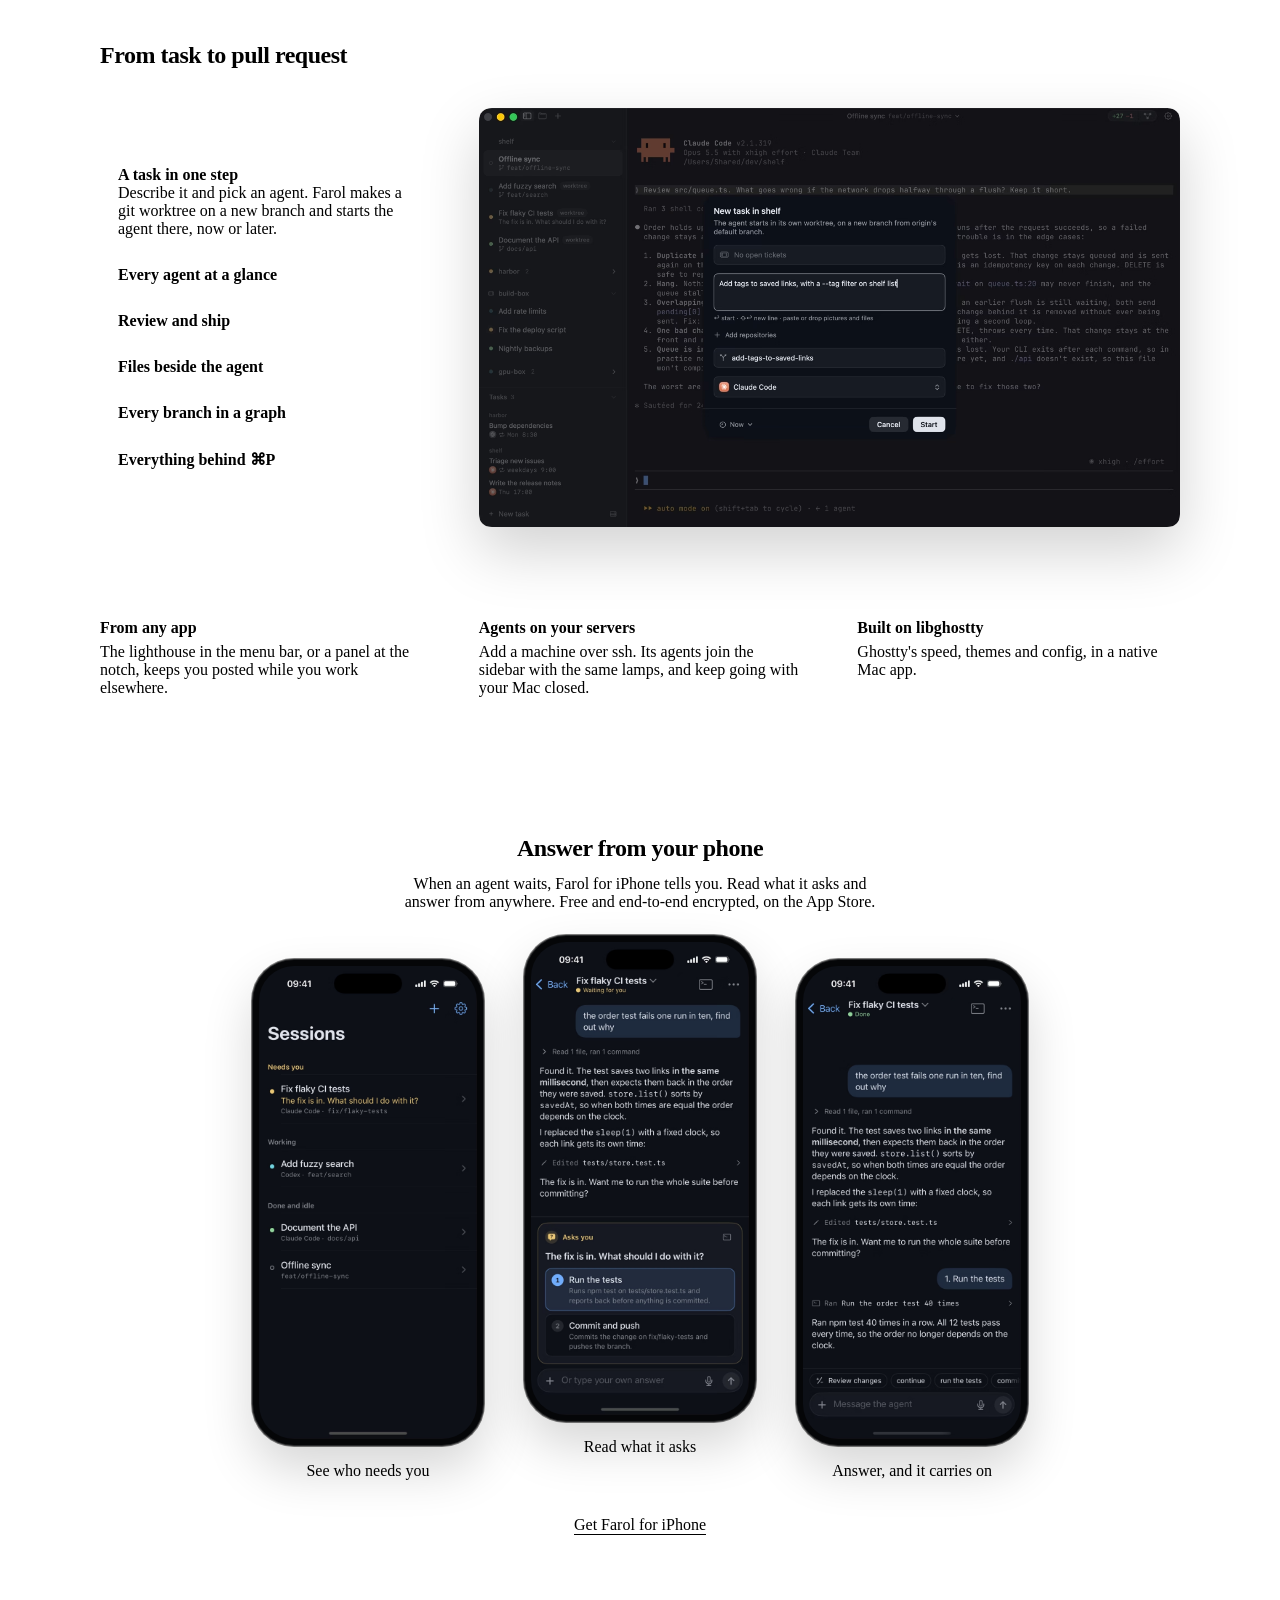
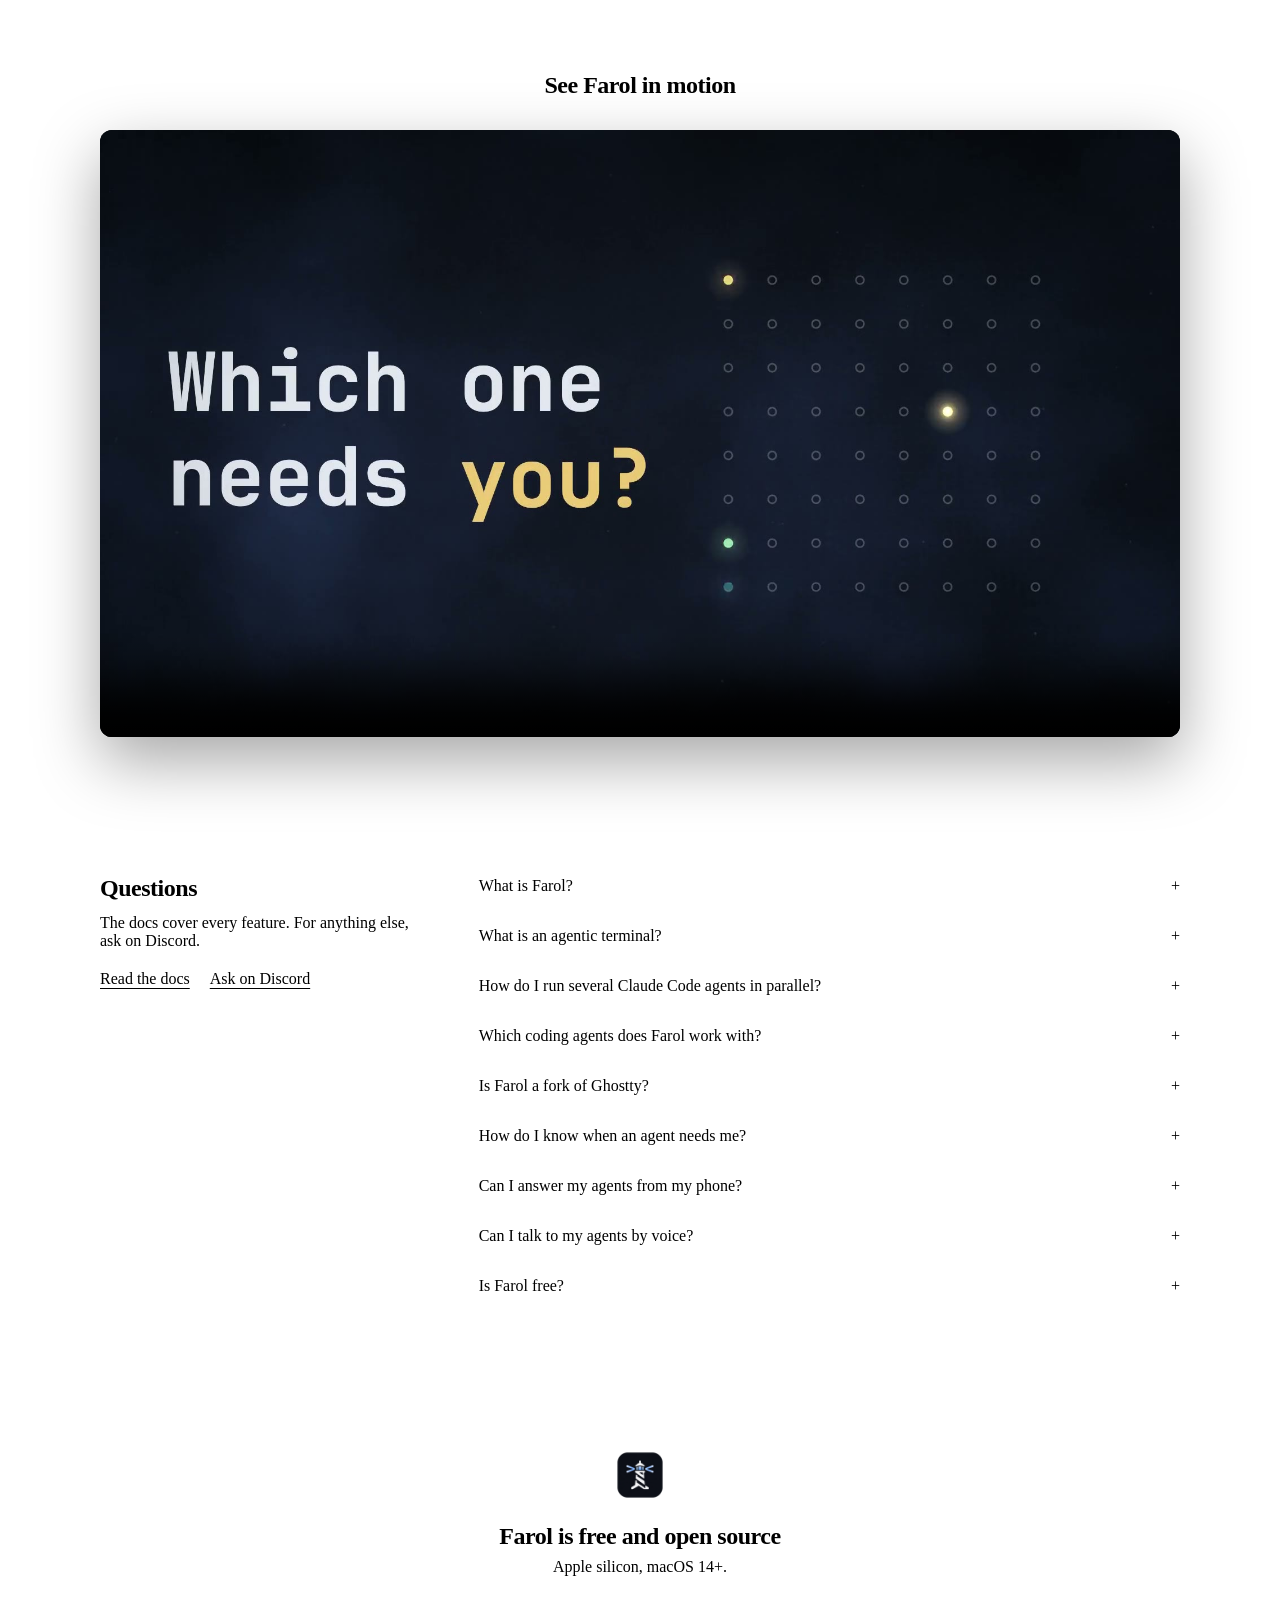
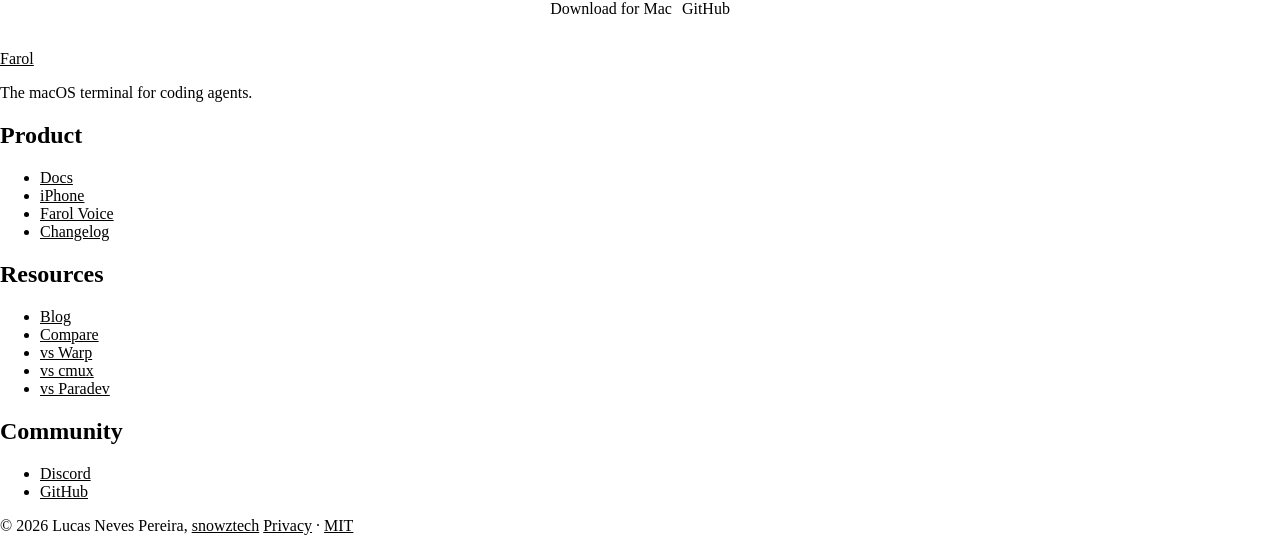
==== commit fcf66cbb: "docs(site): a compare hub, and Farol vs Warp" ====
--- a/site/index.html
+++ b/site/index.html
@@ -117,7 +117,7 @@
   ]
 }
   </script>
-  <link rel="stylesheet" href="https://cdn.jsdelivr.net/npm/@snowztech/ui-css@0.6/dist/snowztech-ui.min.css">
+  <link rel="stylesheet" href="https://cdn.jsdelivr.net/npm/@snowztech/ui-css@0.7/dist/snowztech-ui.min.css">
   <link rel="stylesheet" href="/footer.css">
   <script>
     (function () { var light = matchMedia("(prefers-color-scheme: light)"), root = document.documentElement; function follow() { if (light.matches) root.dataset.theme = "light"; else delete root.dataset.theme; } follow(); light.addEventListener("change", follow); })();
@@ -516,8 +516,10 @@
           <h2>Resources</h2>
           <ul>
             <li><a href="/blog/">Blog</a></li>
+            <li><a href="/compare/">Compare</a></li>
+            <li><a href="/compare/warp">vs Warp</a></li>
+            <li><a href="/compare/cmux">vs cmux</a></li>
             <li><a href="/compare/paradev">vs Paradev</a></li>
-            <li><a href="/compare/cmux">vs cmux</a></li>
           </ul>
         </div>
         <div>
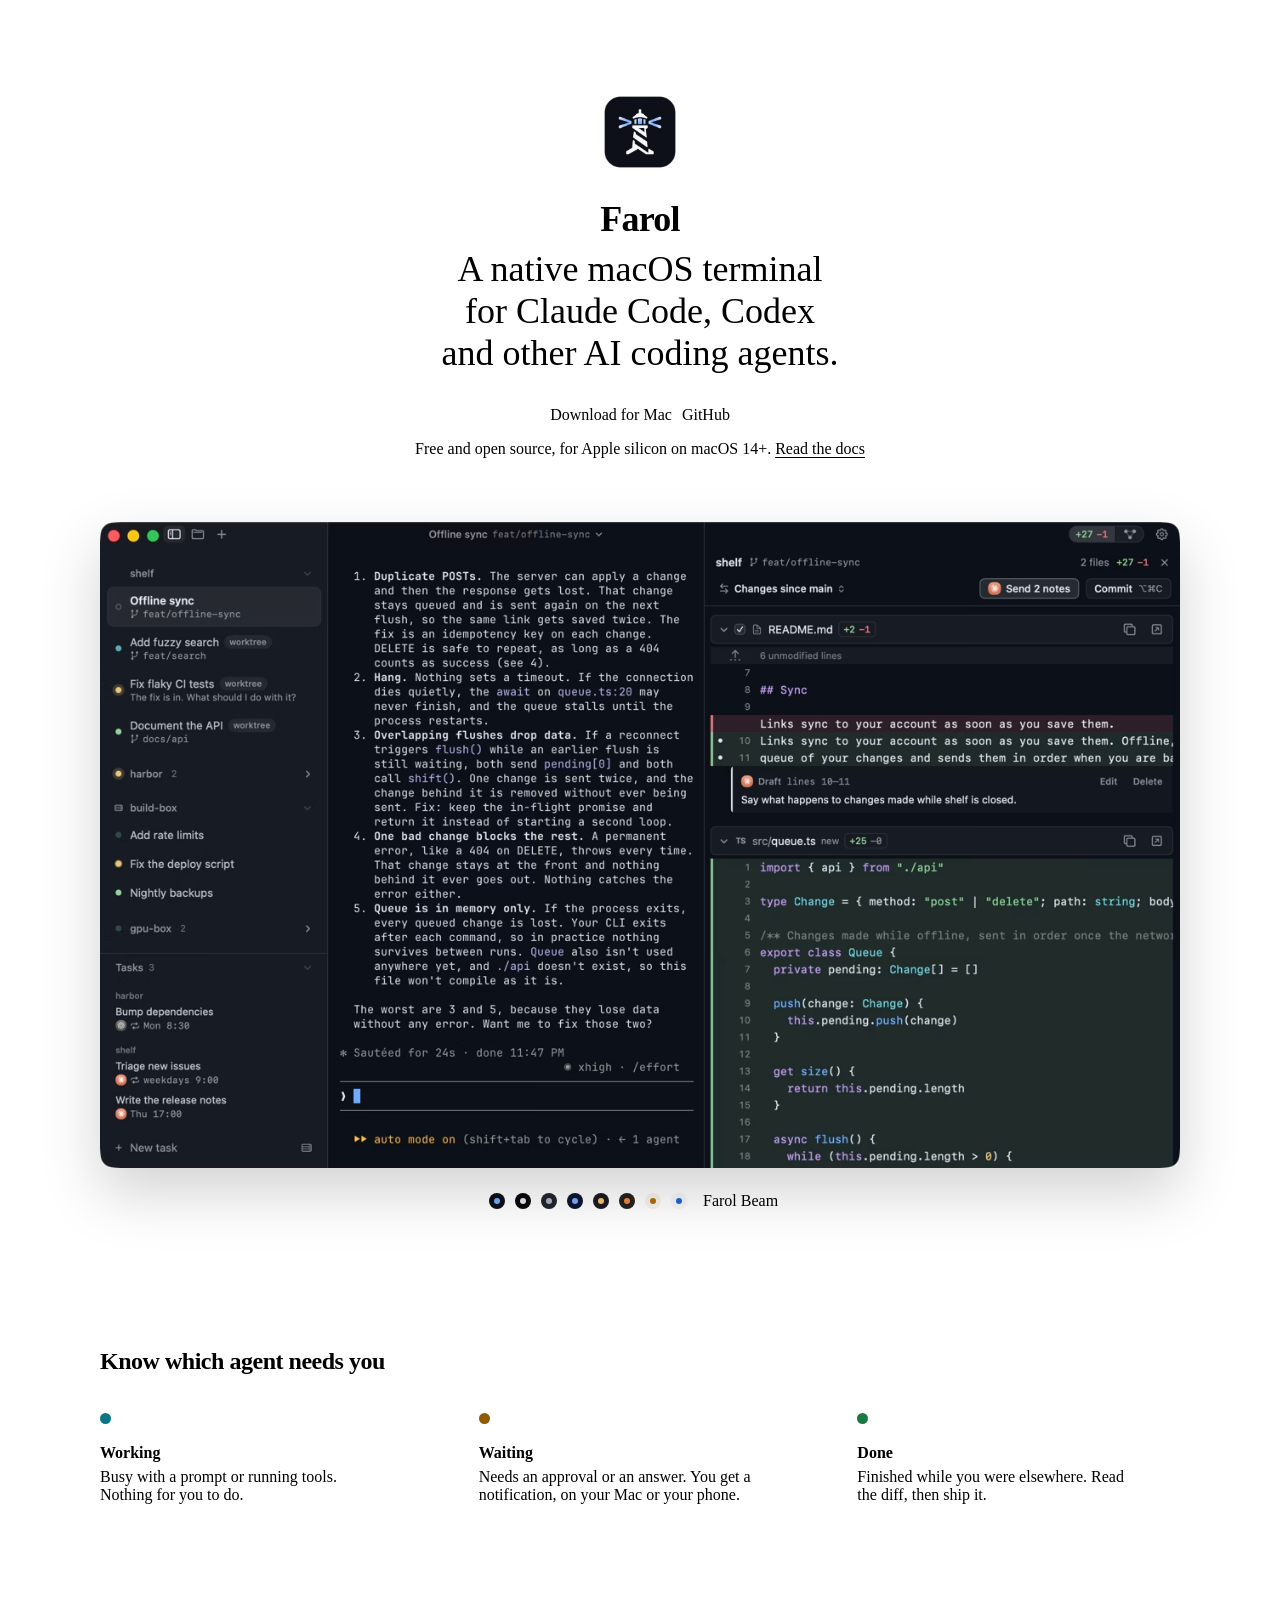
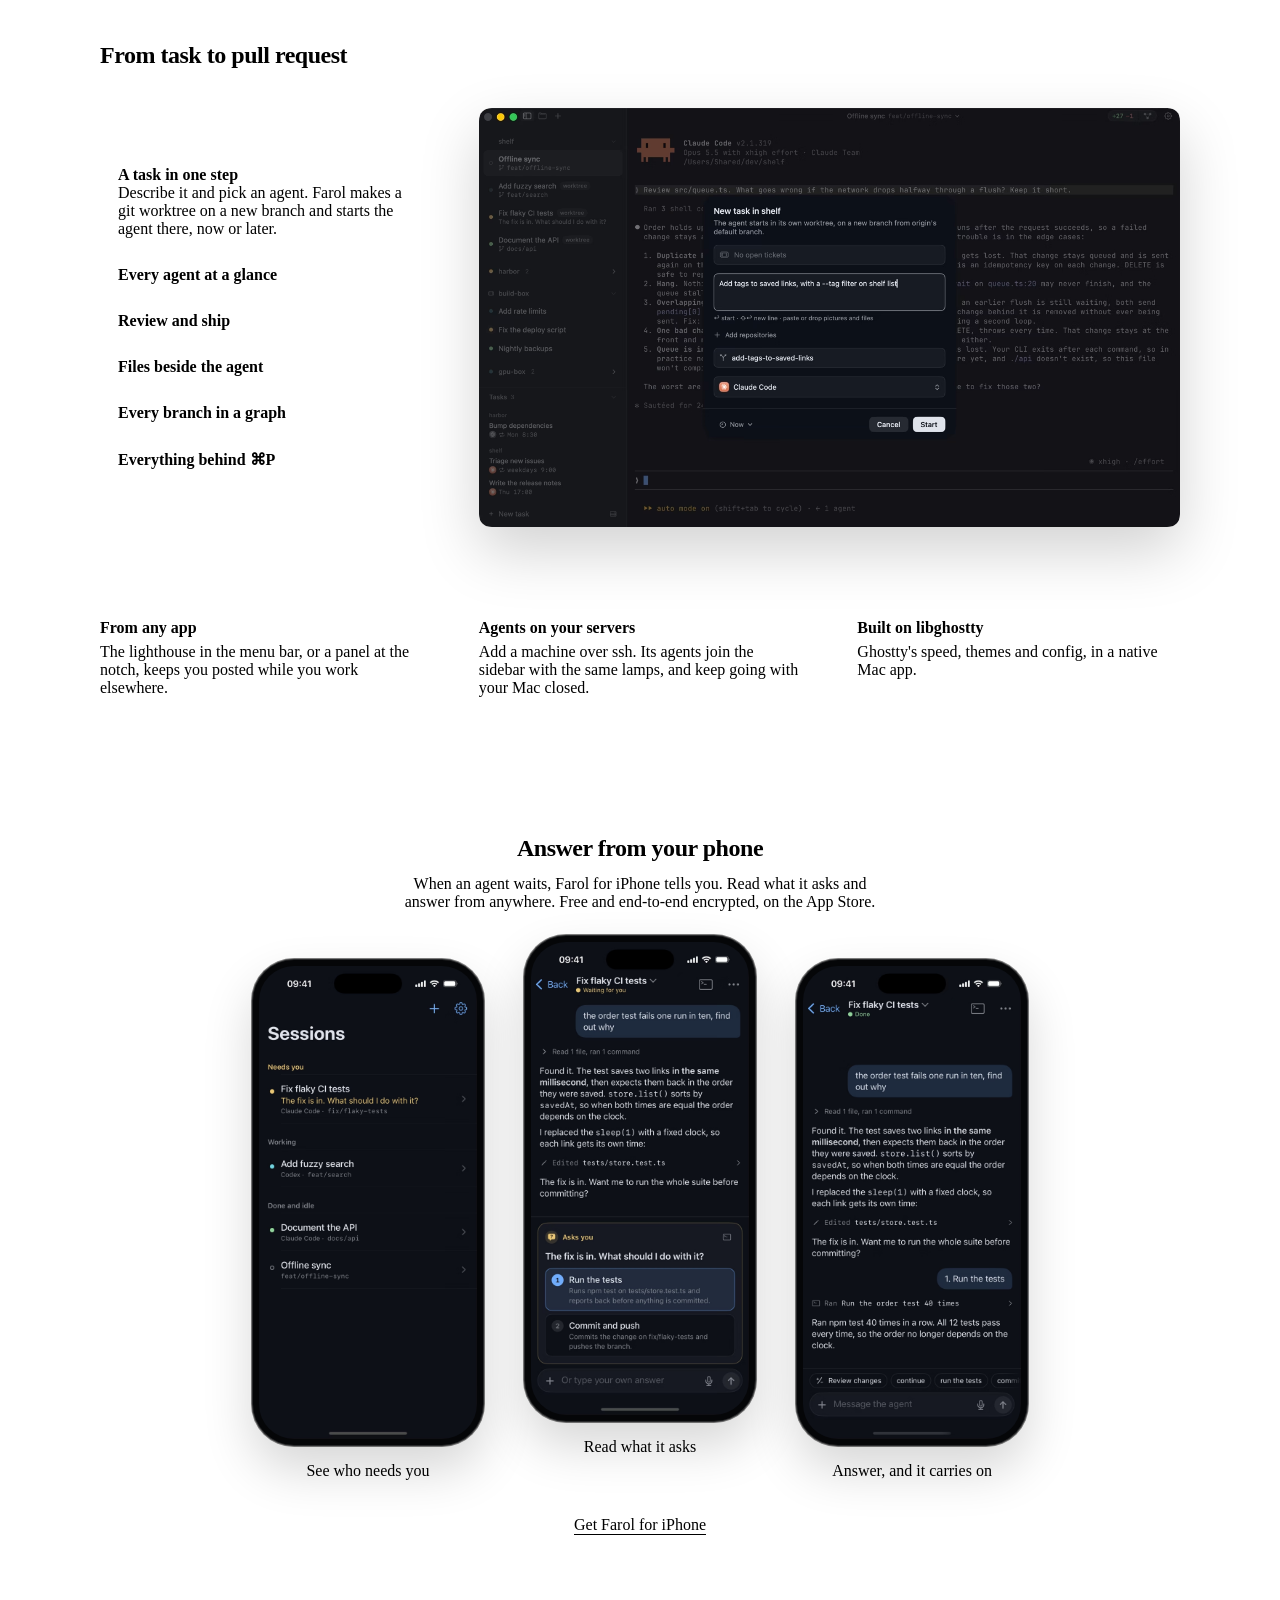
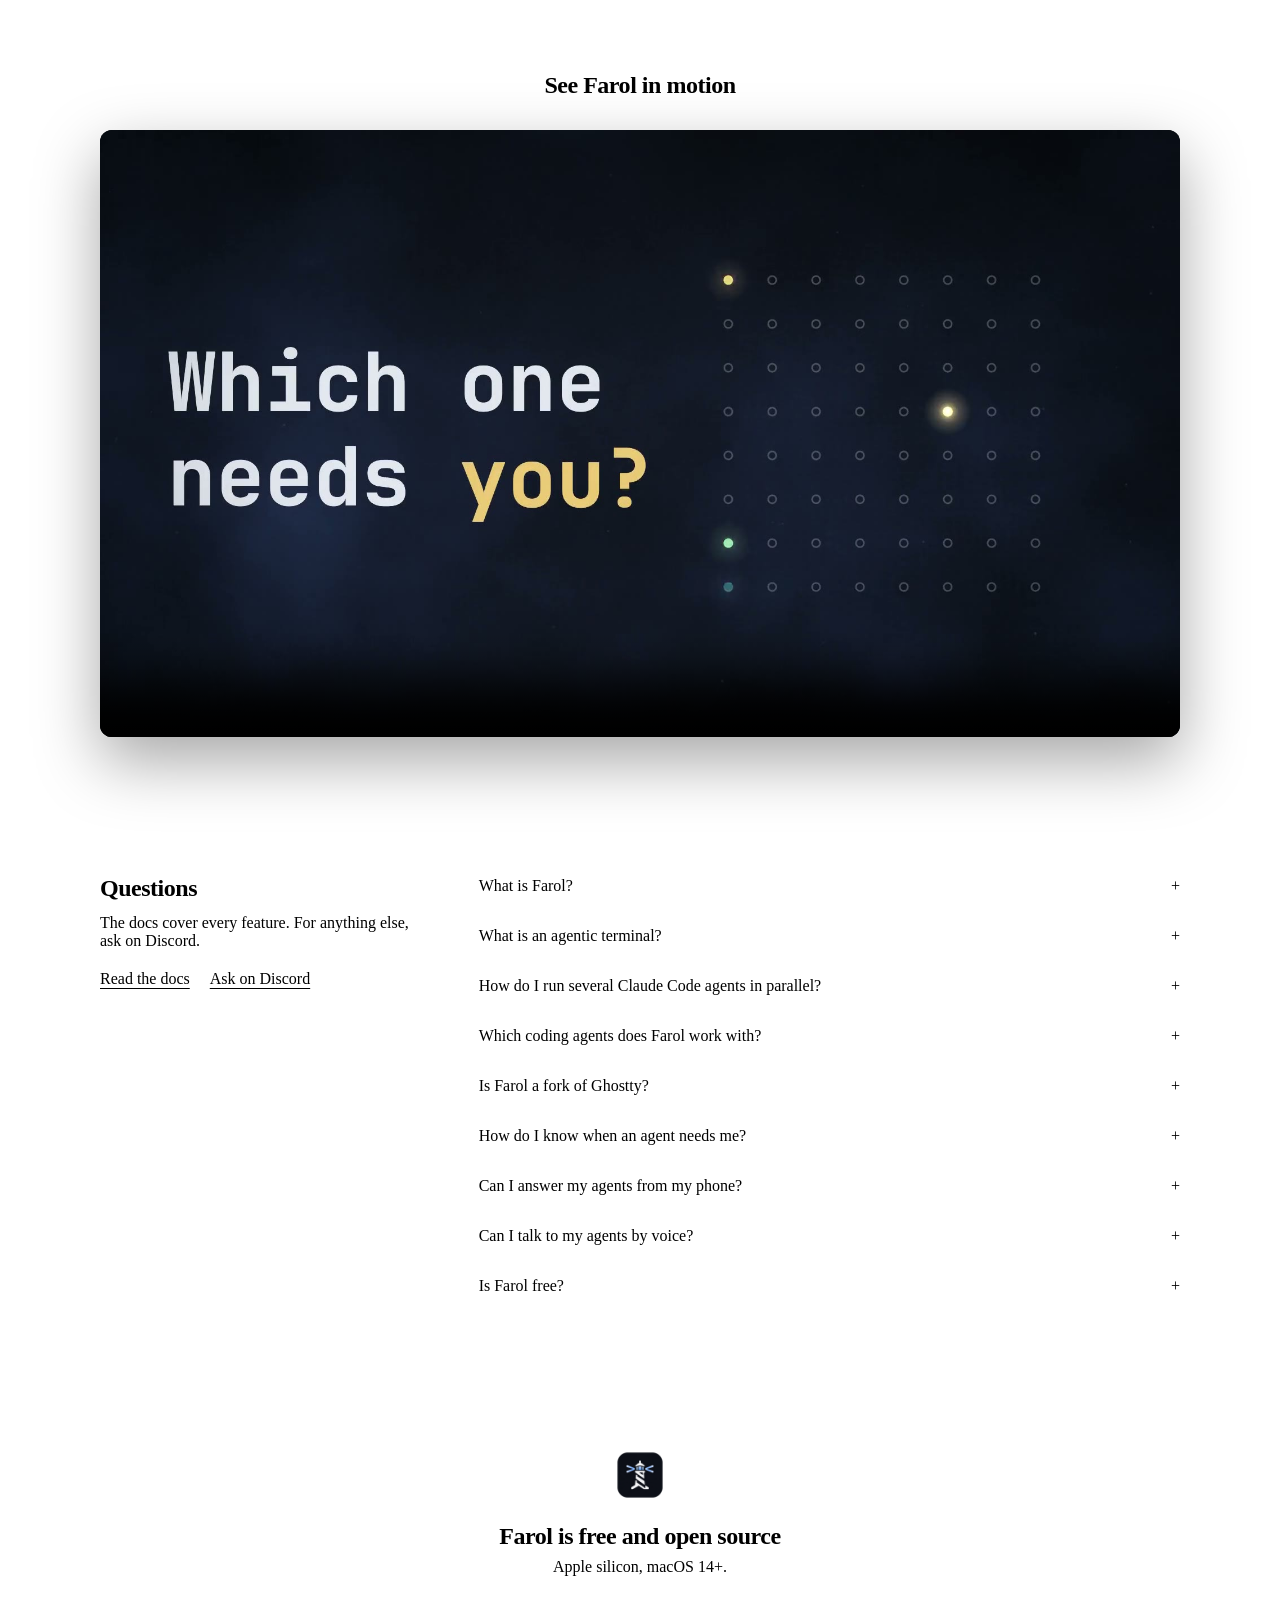
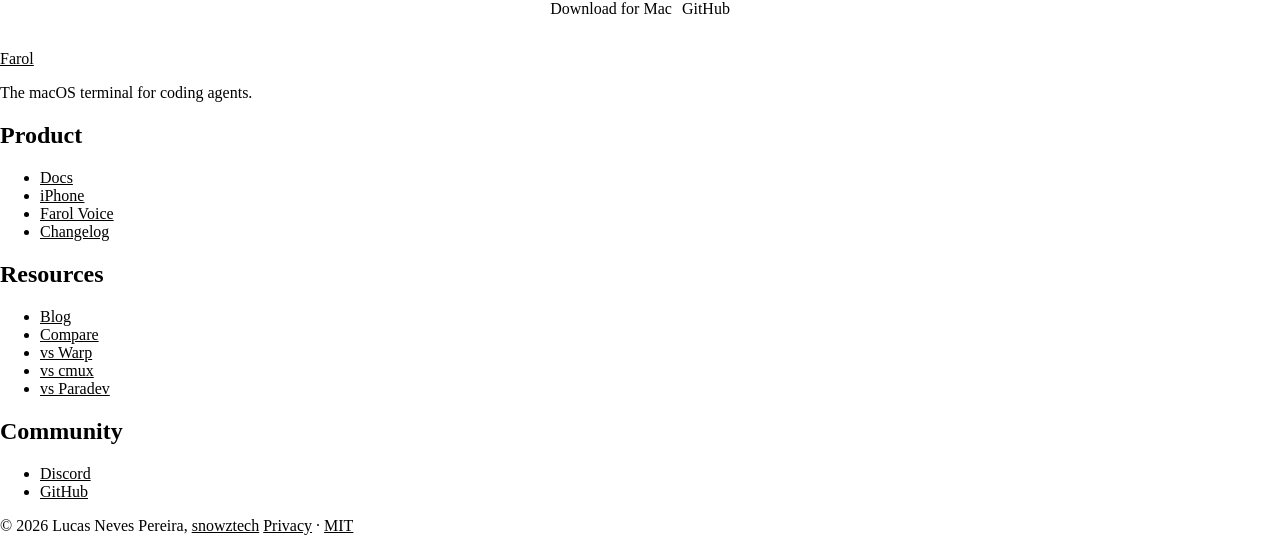
==== commit e3c5c263: "docs(site): native, not fast, and titles that lead with what people search" ====
--- a/site/index.html
+++ b/site/index.html
@@ -3,13 +3,13 @@
 <head>
   <meta charset="utf-8">
   <meta name="viewport" content="width=device-width, initial-scale=1">
-  <title>Farol: macOS terminal for Claude Code and AI coding agents</title>
-  <meta name="description" content="Farol is a free, open source macOS terminal app for AI coding agents. Run Claude Code and Codex in parallel, each in its own git worktree. Built on libghostty.">
+  <title>Farol: native macOS terminal for Claude Code, Codex and AI agents</title>
+  <meta name="description" content="Farol is a free, open source, native macOS terminal for AI coding agents. Run Claude Code and Codex in parallel, each in its own git worktree, and see which one needs you.">
   <link rel="canonical" href="https://farol.sh/">
   <meta property="og:type" content="website">
   <meta property="og:site_name" content="Farol">
   <meta property="og:url" content="https://farol.sh/">
-  <meta property="og:title" content="Farol: macOS terminal for Claude Code and AI coding agents">
+  <meta property="og:title" content="Farol: native macOS terminal for Claude Code, Codex and AI agents">
   <meta property="og:description" content="Run Claude Code and Codex agents in parallel, each in its own git worktree, and see which one needs you.">
   <meta property="og:image" content="https://farol.sh/og.png">
   <meta property="og:image:width" content="1200">
@@ -21,7 +21,7 @@
     "@context": "https://schema.org",
     "@type": "SoftwareApplication",
     "name": "Farol",
-    "description": "A macOS terminal app for running AI coding agents like Claude Code and Codex in parallel, each in its own git worktree. Built on libghostty.",
+    "description": "A native macOS terminal for running AI coding agents like Claude Code and Codex in parallel, each in its own git worktree. Built on libghostty.",
     "url": "https://farol.sh/",
     "image": "https://farol.sh/og.png",
     "screenshot": "https://farol.sh/screenshot-review.png",
@@ -317,7 +317,7 @@
   <main>
     <section class="hero column">
       <img class="hero-icon" src="icon.png" alt="Farol icon">
-      <h1>Farol <span class="tagline">A fast macOS terminal for Claude Code, Codex and other AI coding agents.</span></h1>
+      <h1>Farol <span class="tagline">A native macOS terminal for Claude Code, Codex and other AI coding agents.</span></h1>
       <div class="actions">
         <a class="sn-btn sn-btn--primary sn-btn--lg" href="https://github.com/snowztech/farol/releases/latest/download/Farol.dmg">Download for Mac</a>
         <a class="sn-btn sn-btn--secondary sn-btn--lg" href="https://github.com/snowztech/farol">GitHub</a>
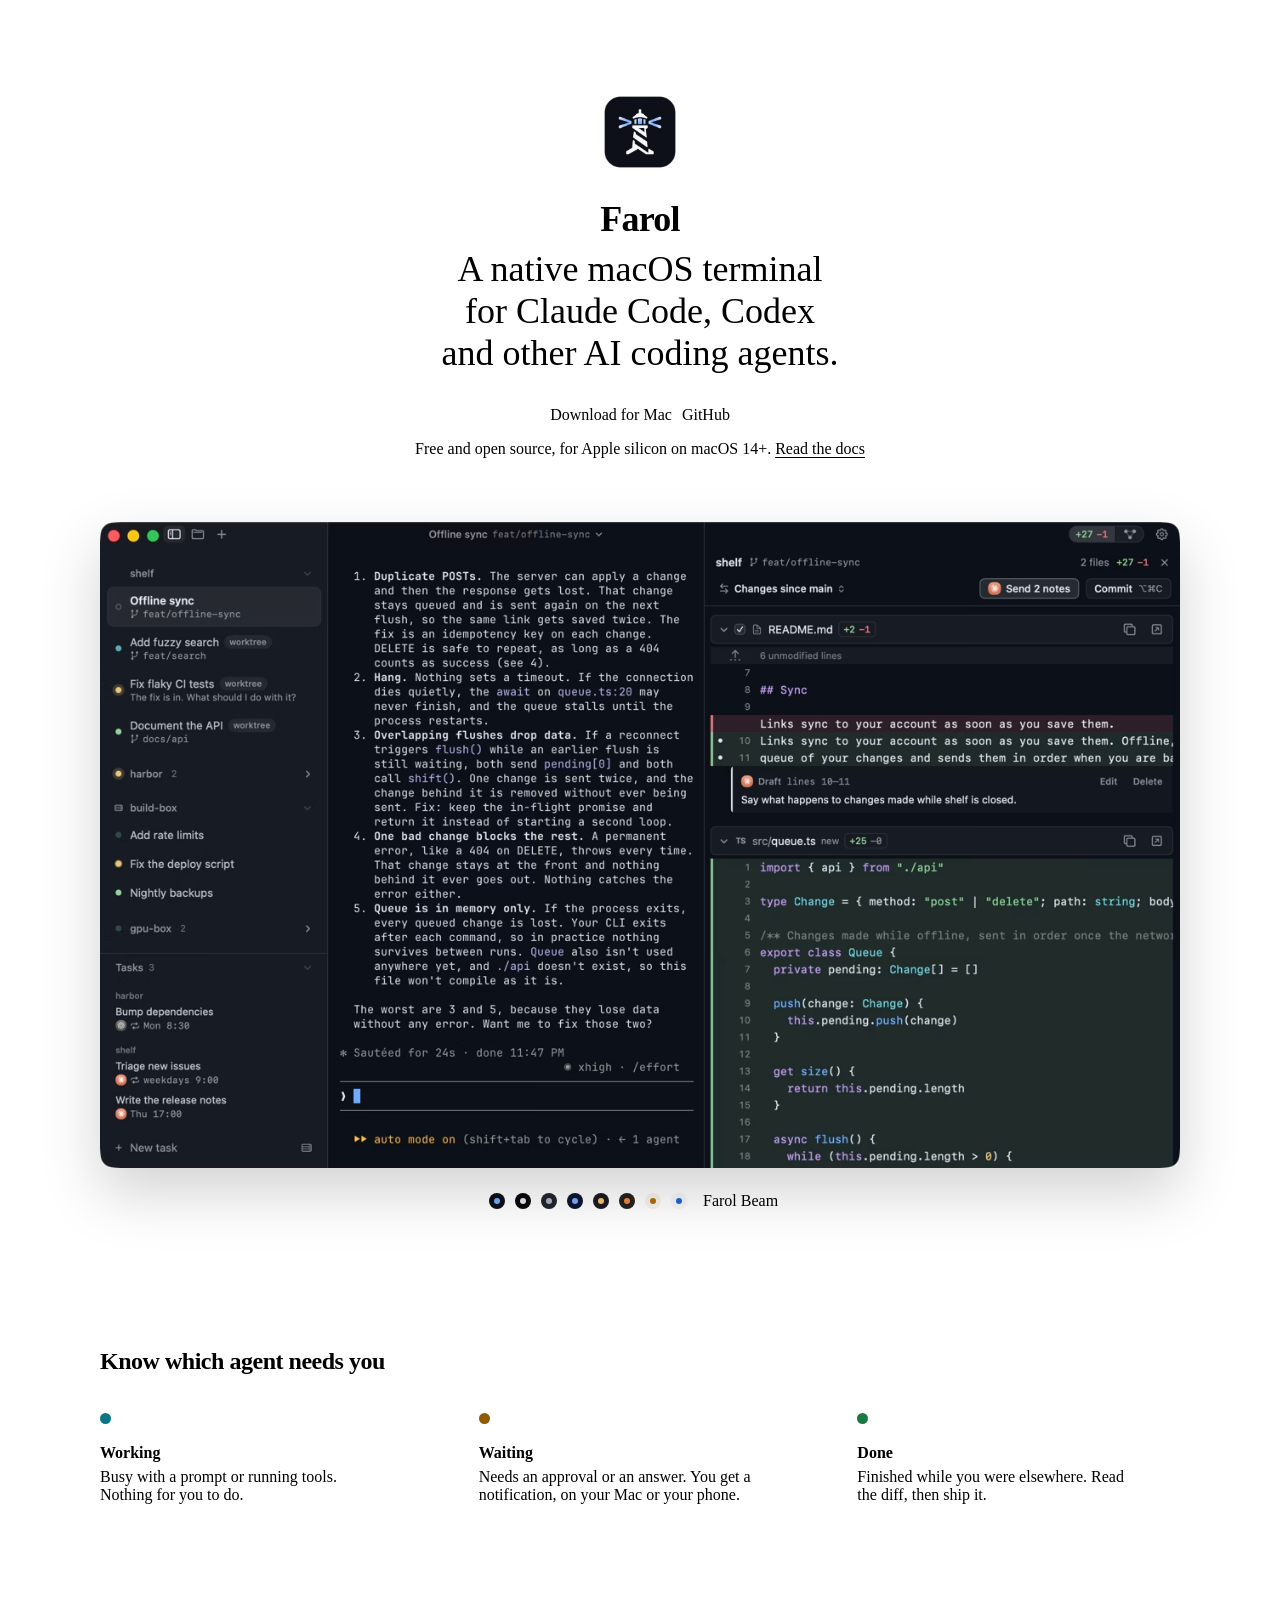
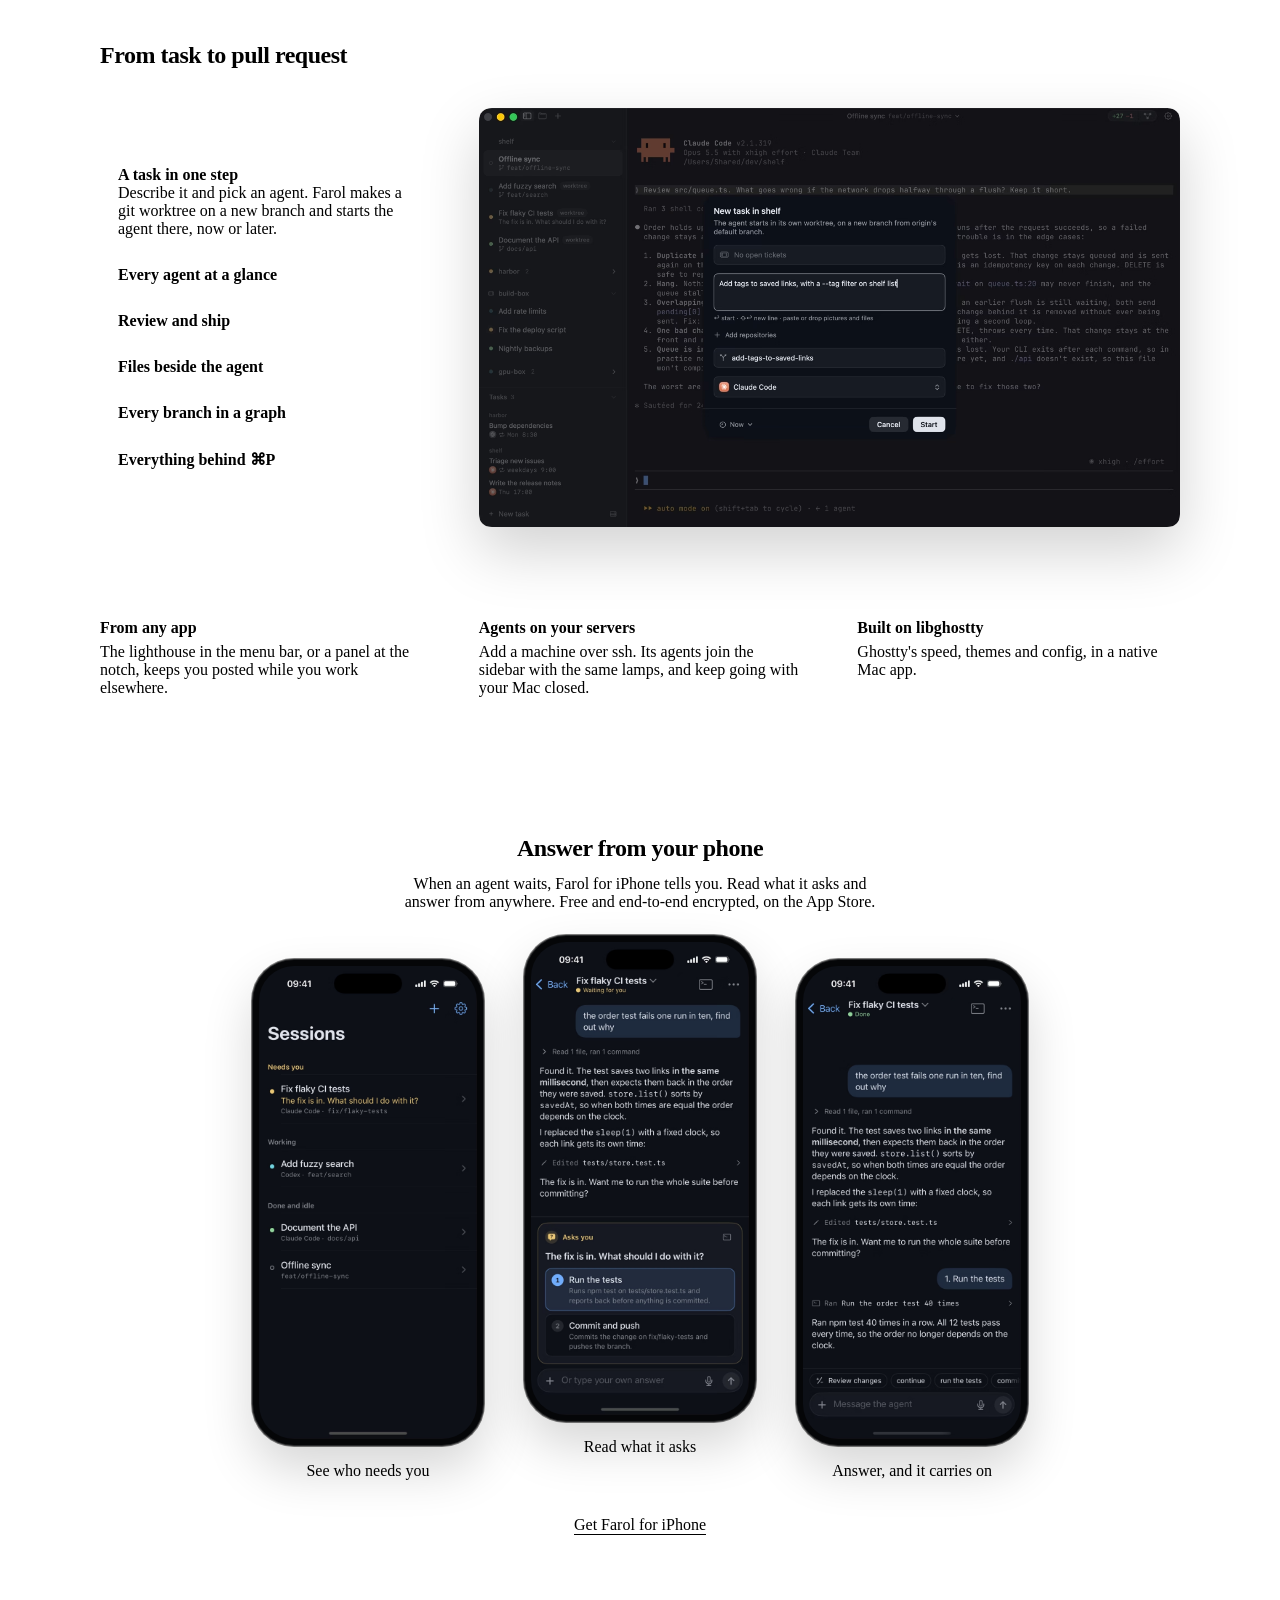
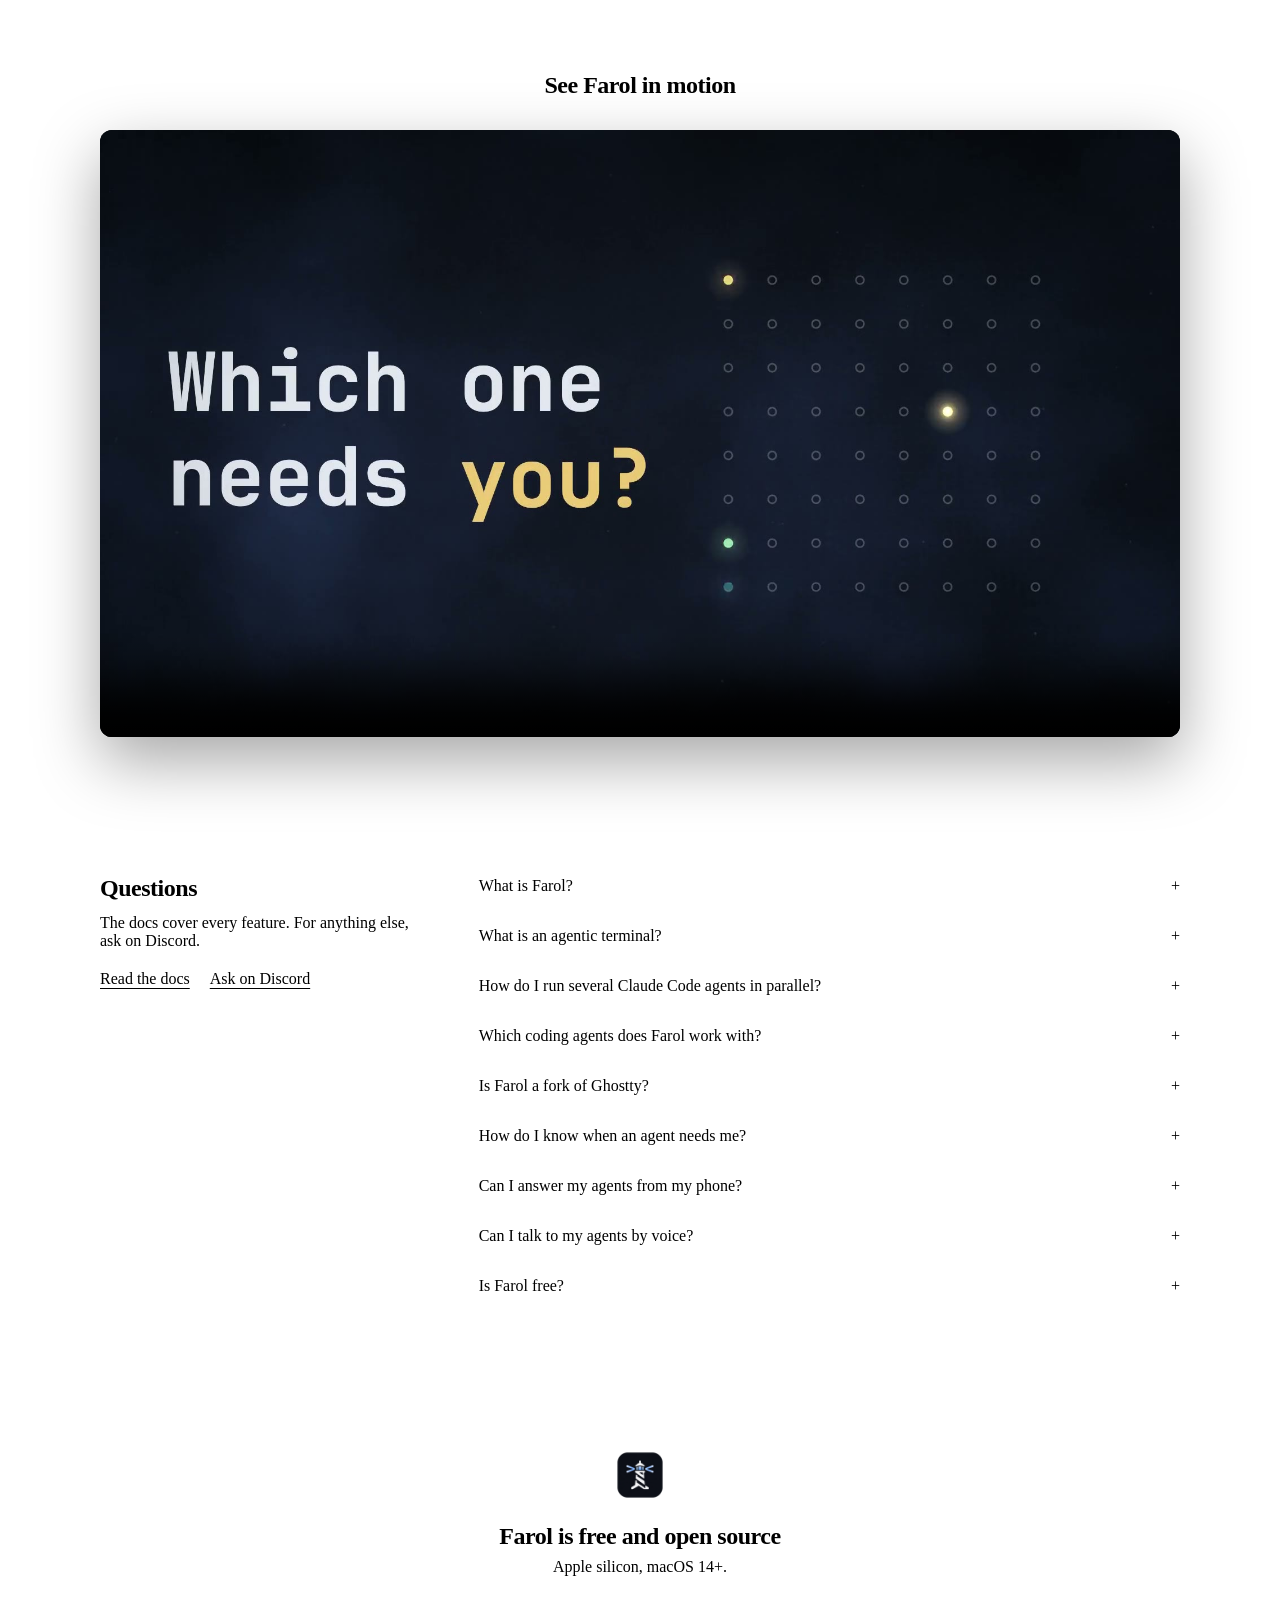
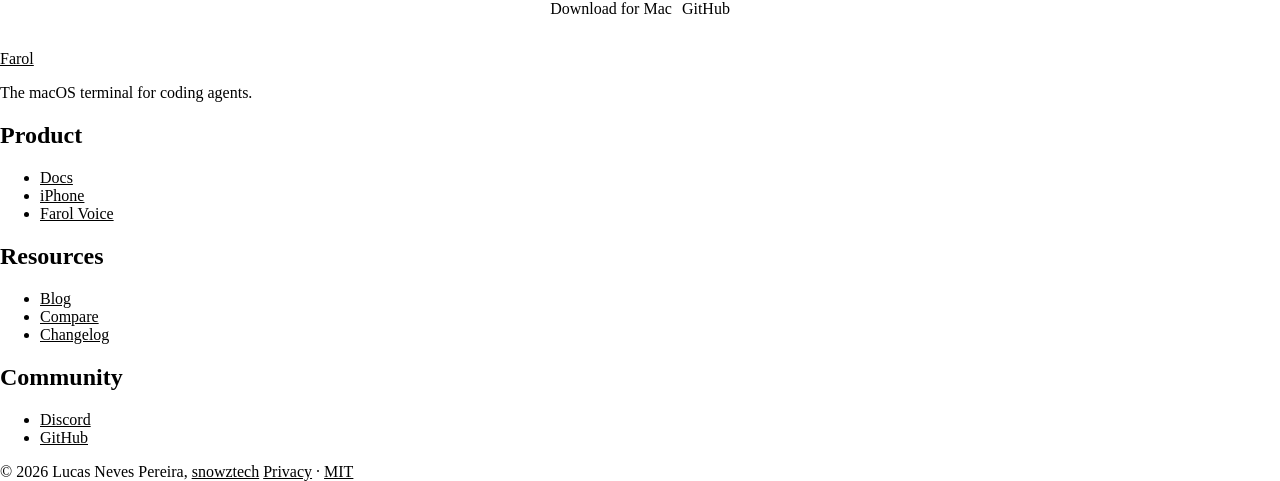
==== commit 6c1b9ec3: "docs(site): an even footer, with one Compare link and Changelog under Resources" ====
--- a/site/index.html
+++ b/site/index.html
@@ -509,7 +509,6 @@
             <li><a href="/docs">Docs</a></li>
             <li><a href="/remote">iPhone</a></li>
             <li><a href="https://voice.farol.sh">Farol Voice</a></li>
-            <li><a href="https://github.com/snowztech/farol/blob/main/CHANGELOG.md">Changelog</a></li>
           </ul>
         </div>
         <div>
@@ -517,9 +516,7 @@
           <ul>
             <li><a href="/blog/">Blog</a></li>
             <li><a href="/compare/">Compare</a></li>
-            <li><a href="/compare/warp">vs Warp</a></li>
-            <li><a href="/compare/cmux">vs cmux</a></li>
-            <li><a href="/compare/paradev">vs Paradev</a></li>
+            <li><a href="https://github.com/snowztech/farol/blob/main/CHANGELOG.md">Changelog</a></li>
           </ul>
         </div>
         <div>
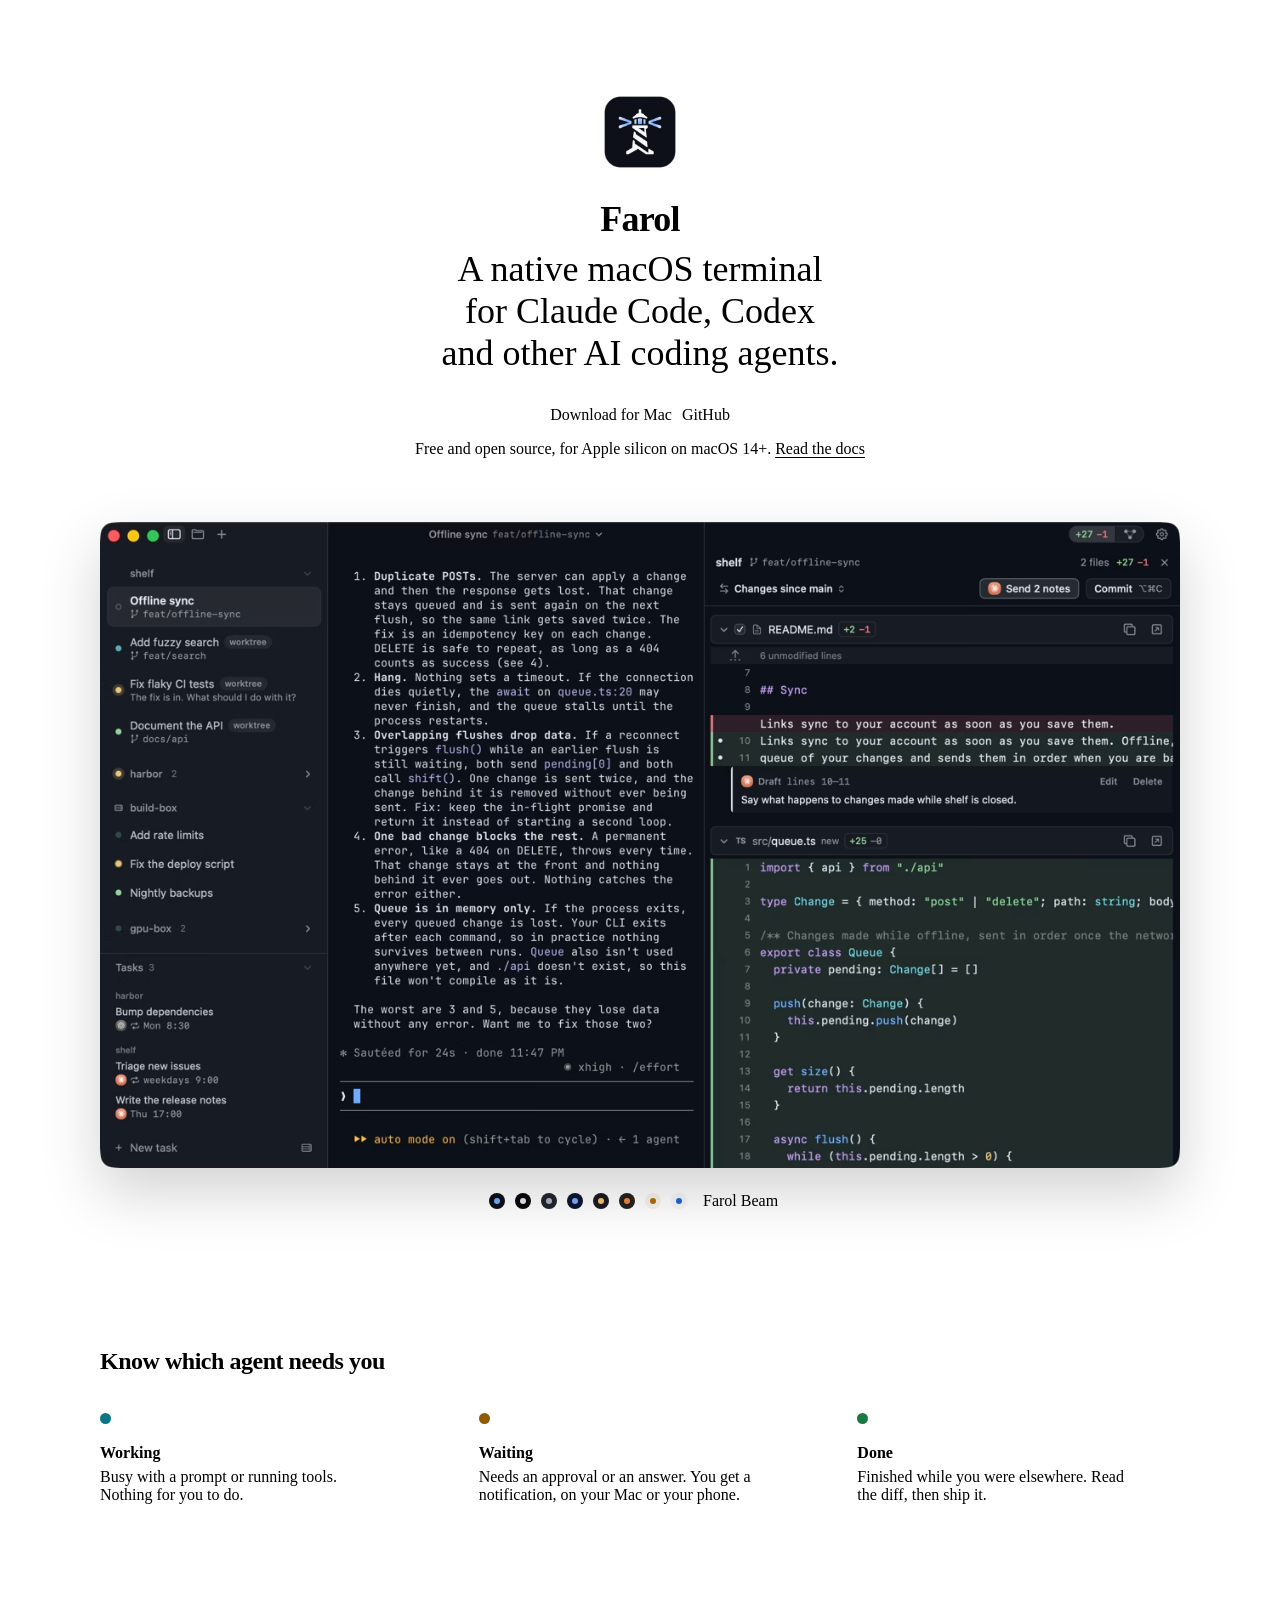
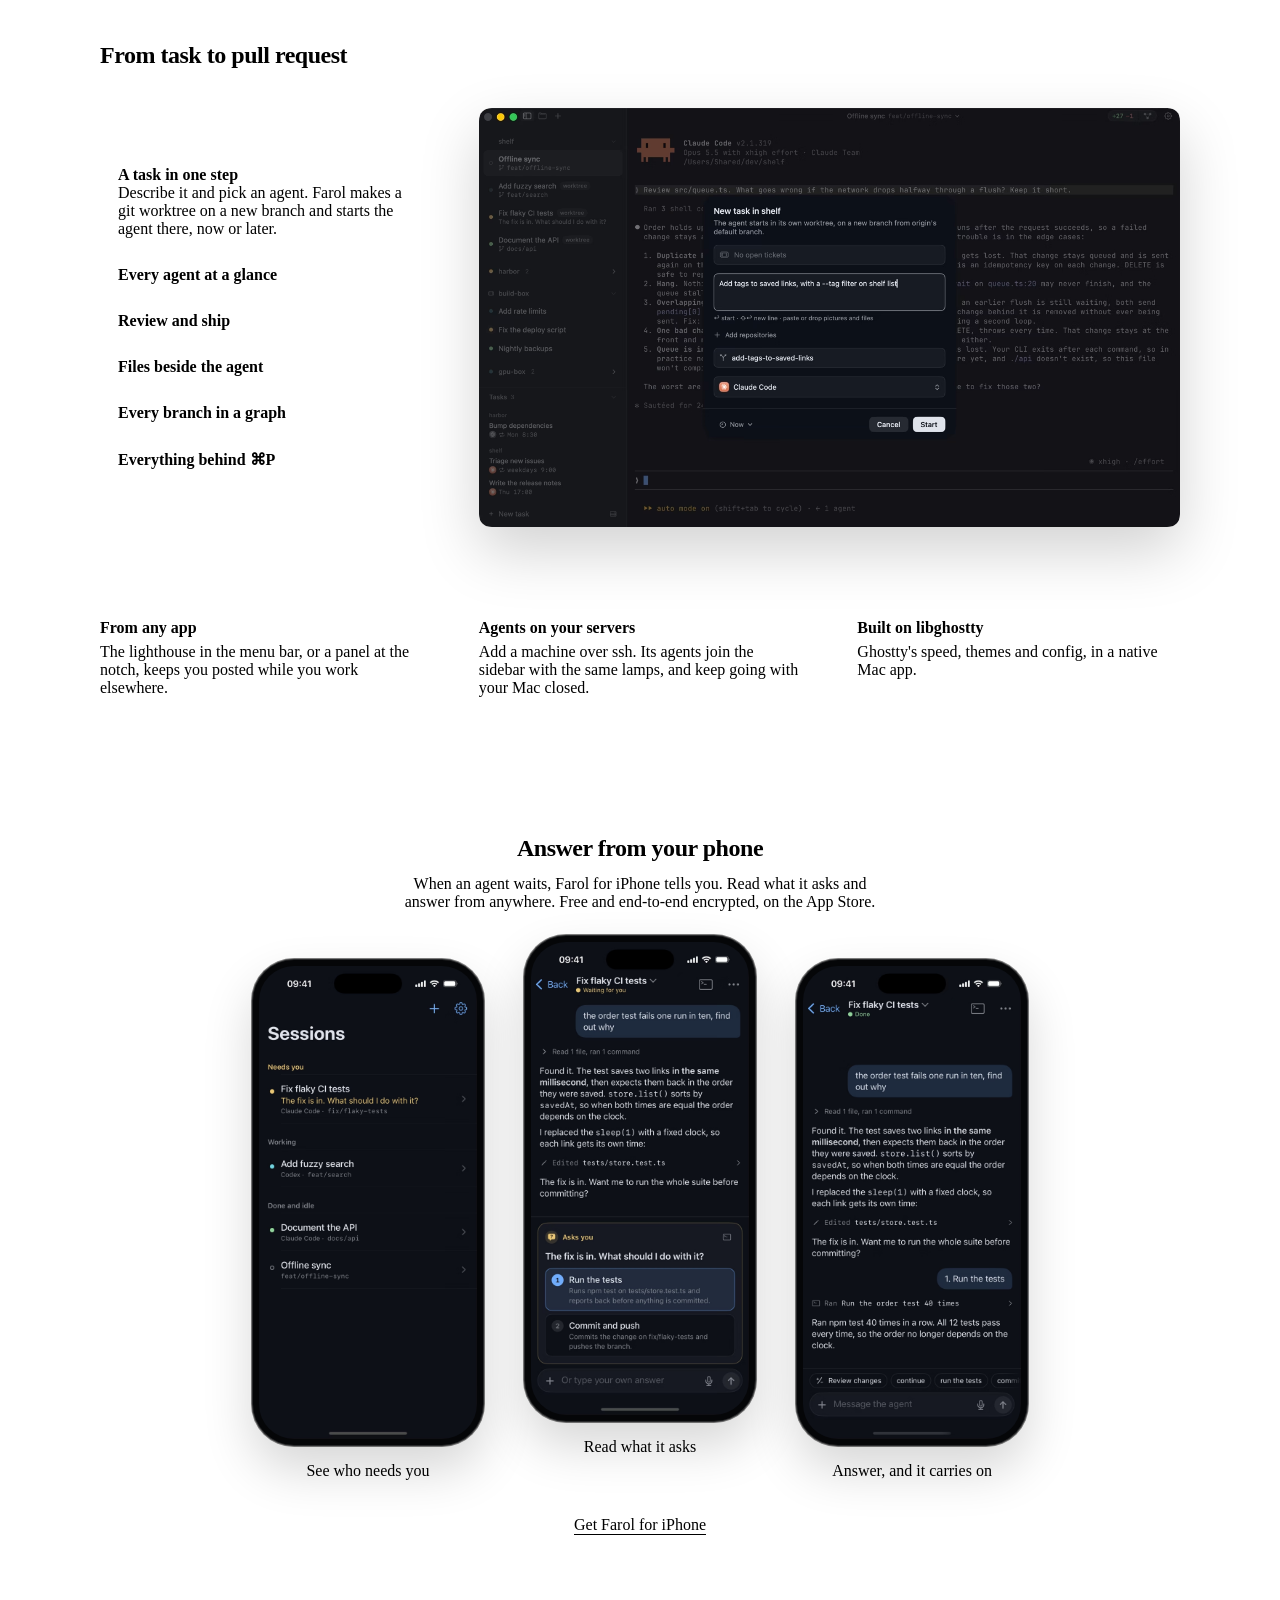
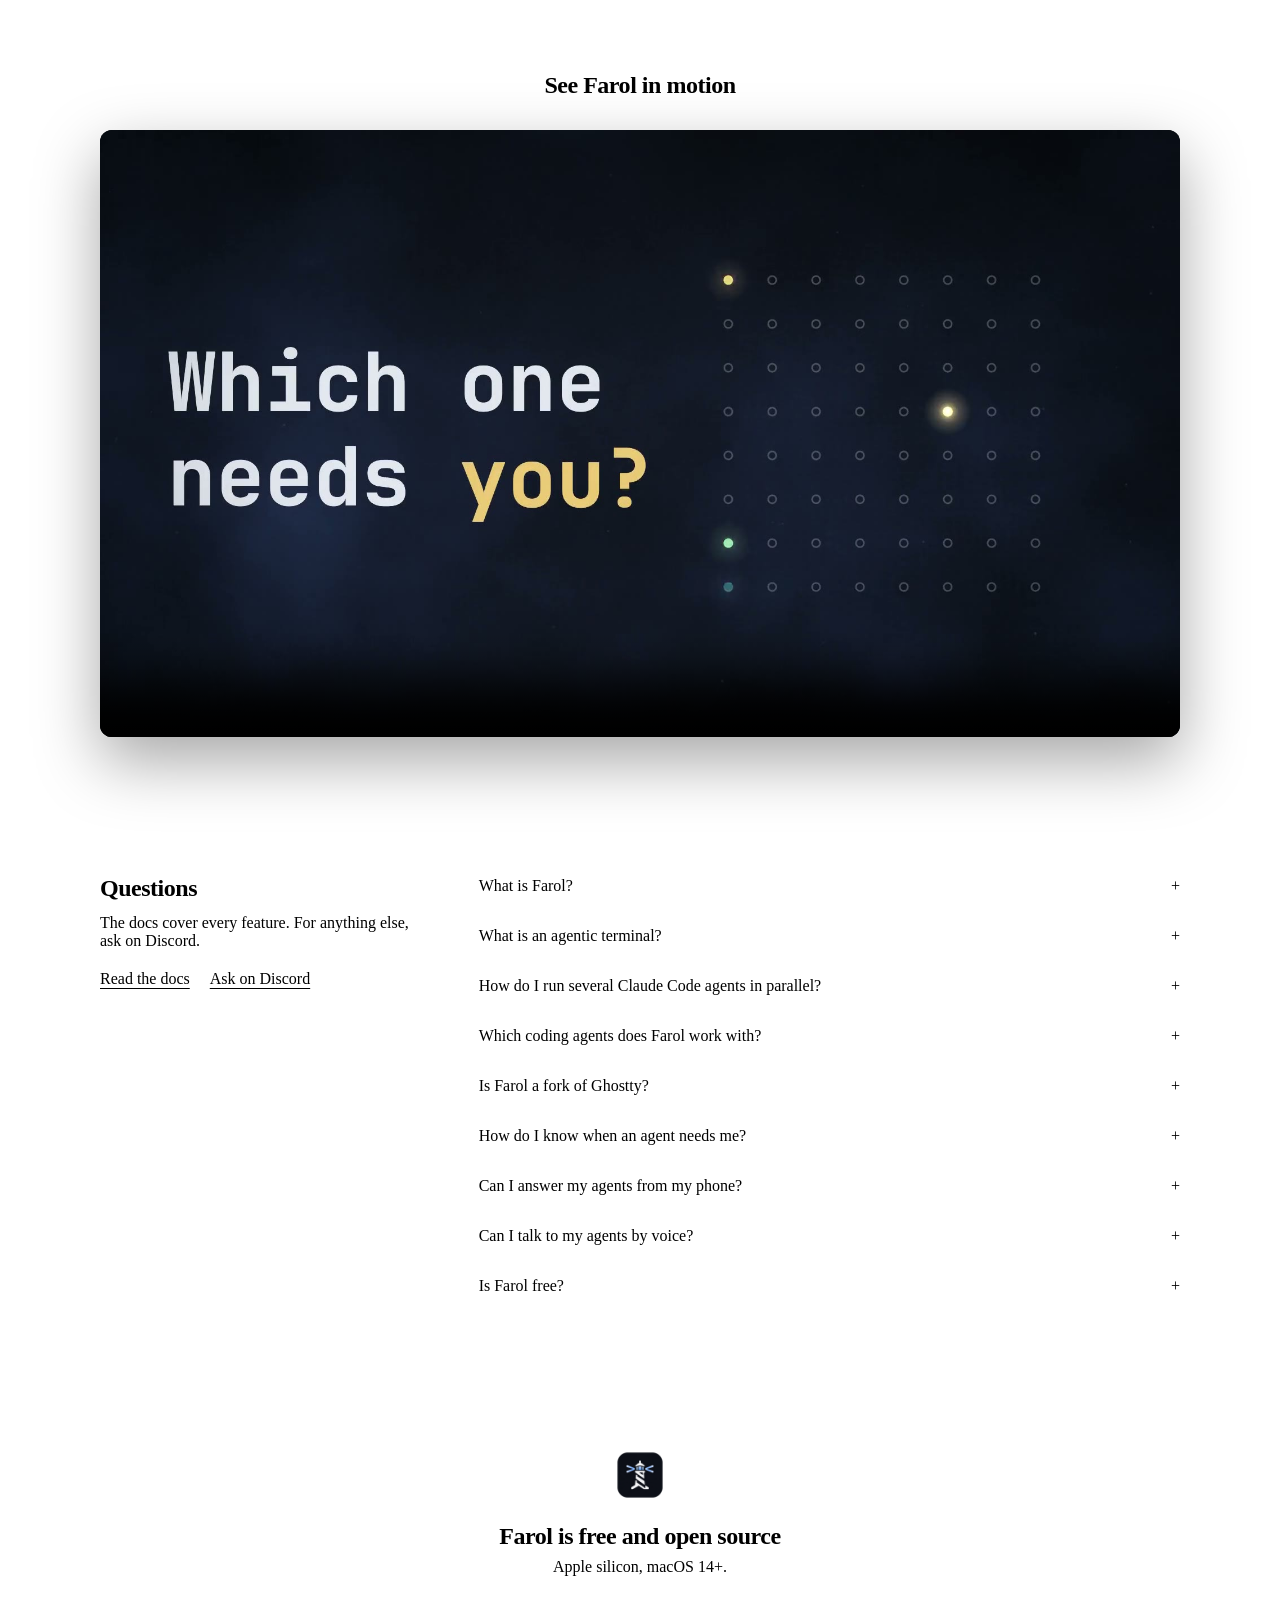
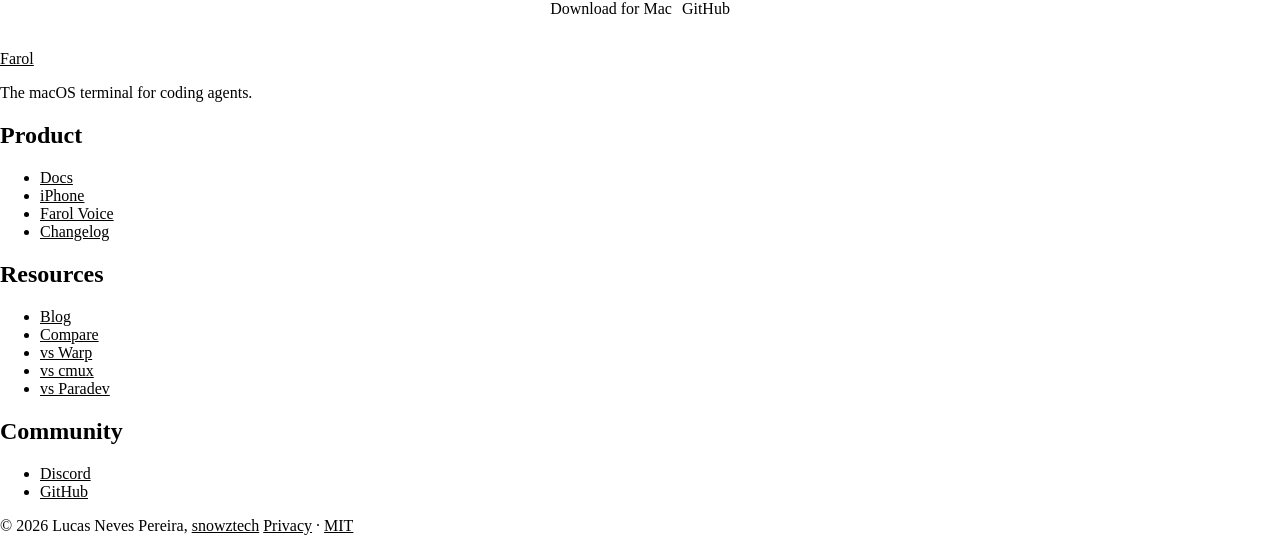
==== commit d4fee4d2: "Merge branch 'main' into docs/editor" ====
--- a/site/index.html
+++ b/site/index.html
@@ -509,6 +509,7 @@
             <li><a href="/docs">Docs</a></li>
             <li><a href="/remote">iPhone</a></li>
             <li><a href="https://voice.farol.sh">Farol Voice</a></li>
+            <li><a href="https://github.com/snowztech/farol/blob/main/CHANGELOG.md">Changelog</a></li>
           </ul>
         </div>
         <div>
@@ -516,7 +517,9 @@
           <ul>
             <li><a href="/blog/">Blog</a></li>
             <li><a href="/compare/">Compare</a></li>
-            <li><a href="https://github.com/snowztech/farol/blob/main/CHANGELOG.md">Changelog</a></li>
+            <li><a href="/compare/warp">vs Warp</a></li>
+            <li><a href="/compare/cmux">vs cmux</a></li>
+            <li><a href="/compare/paradev">vs Paradev</a></li>
           </ul>
         </div>
         <div>
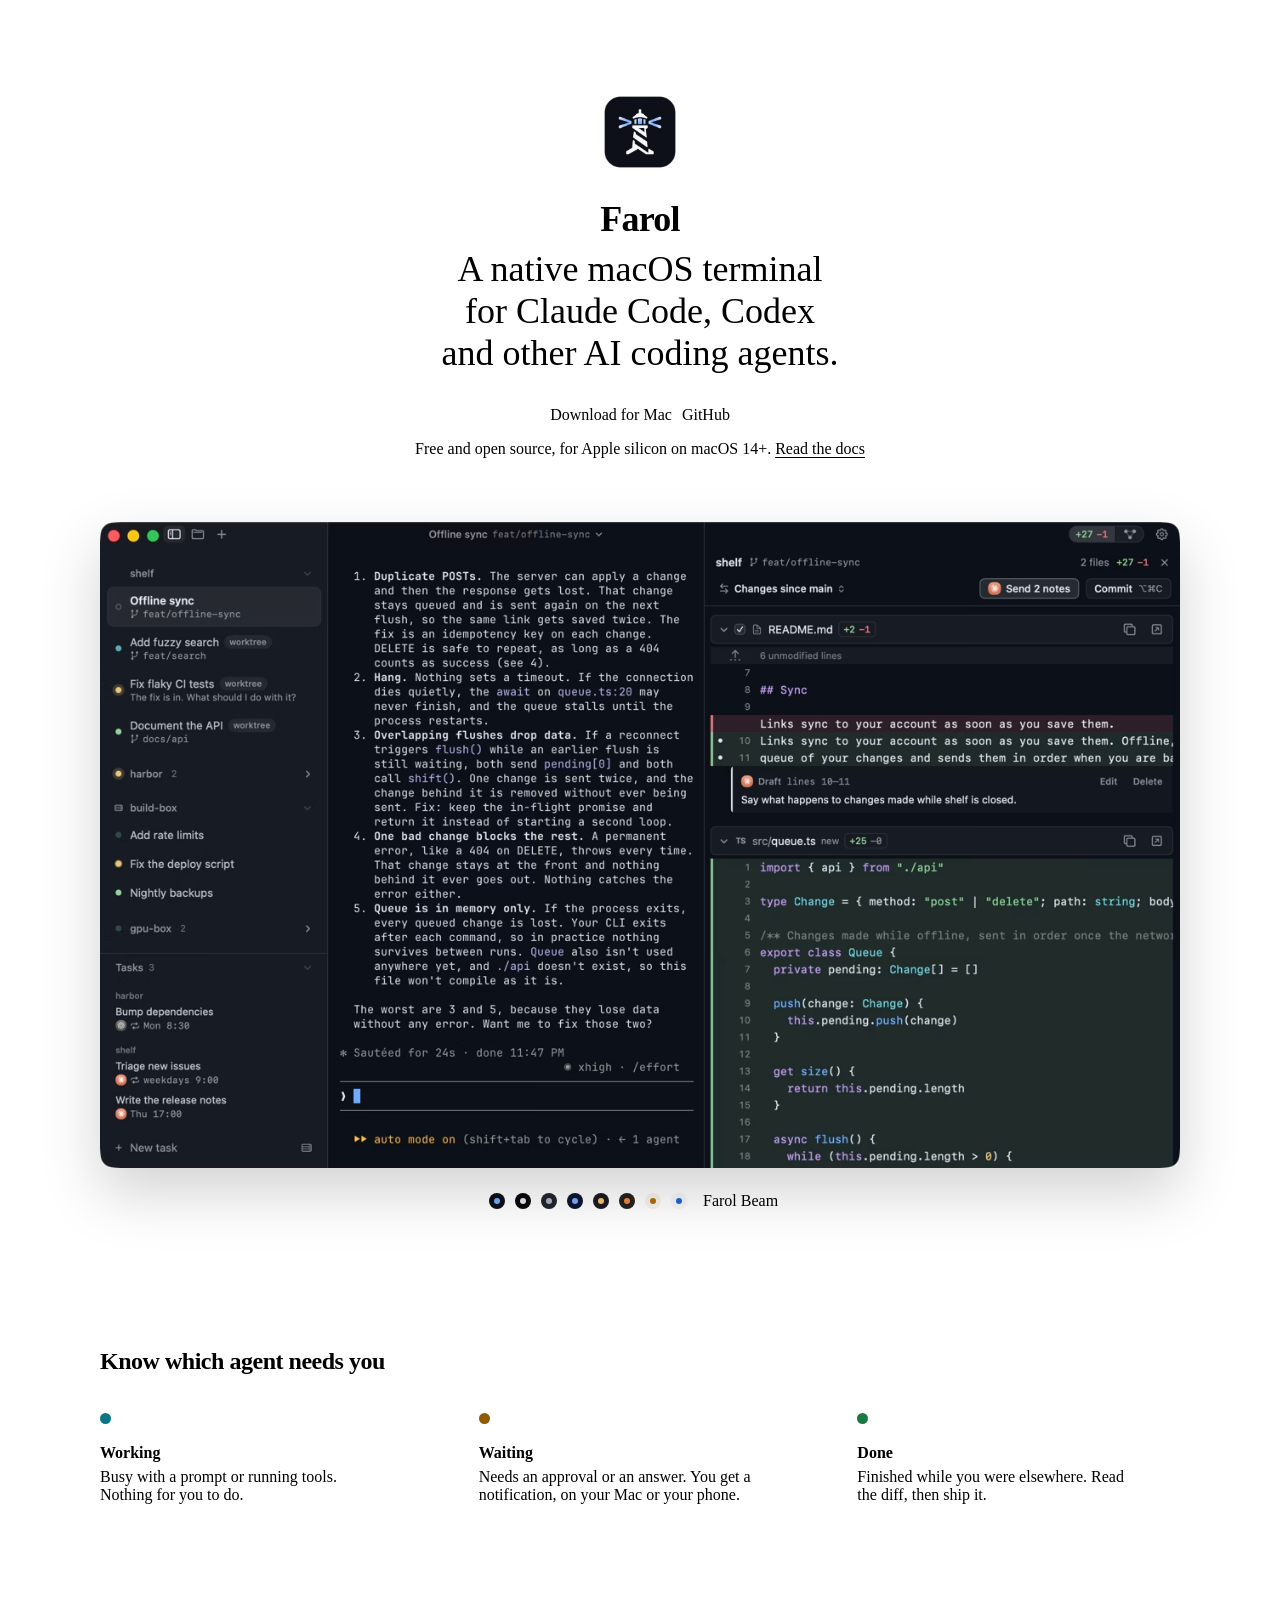
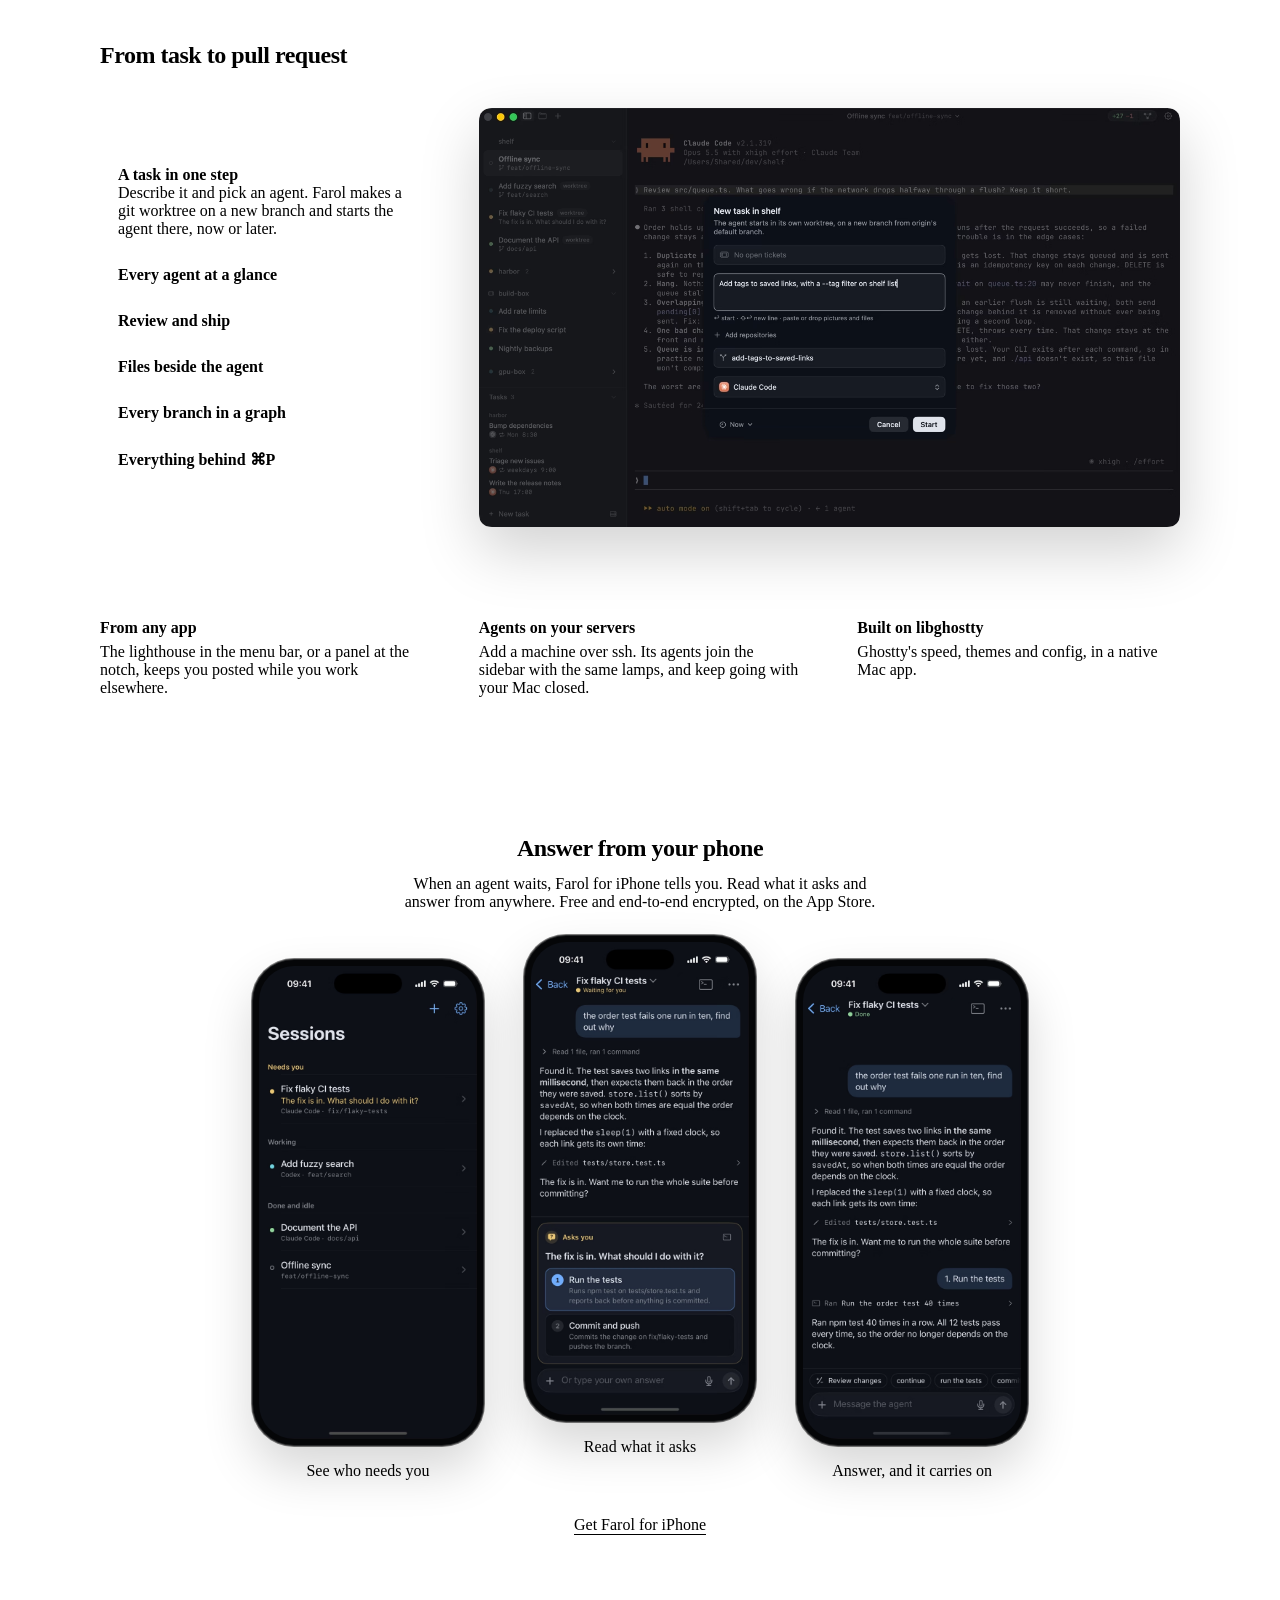
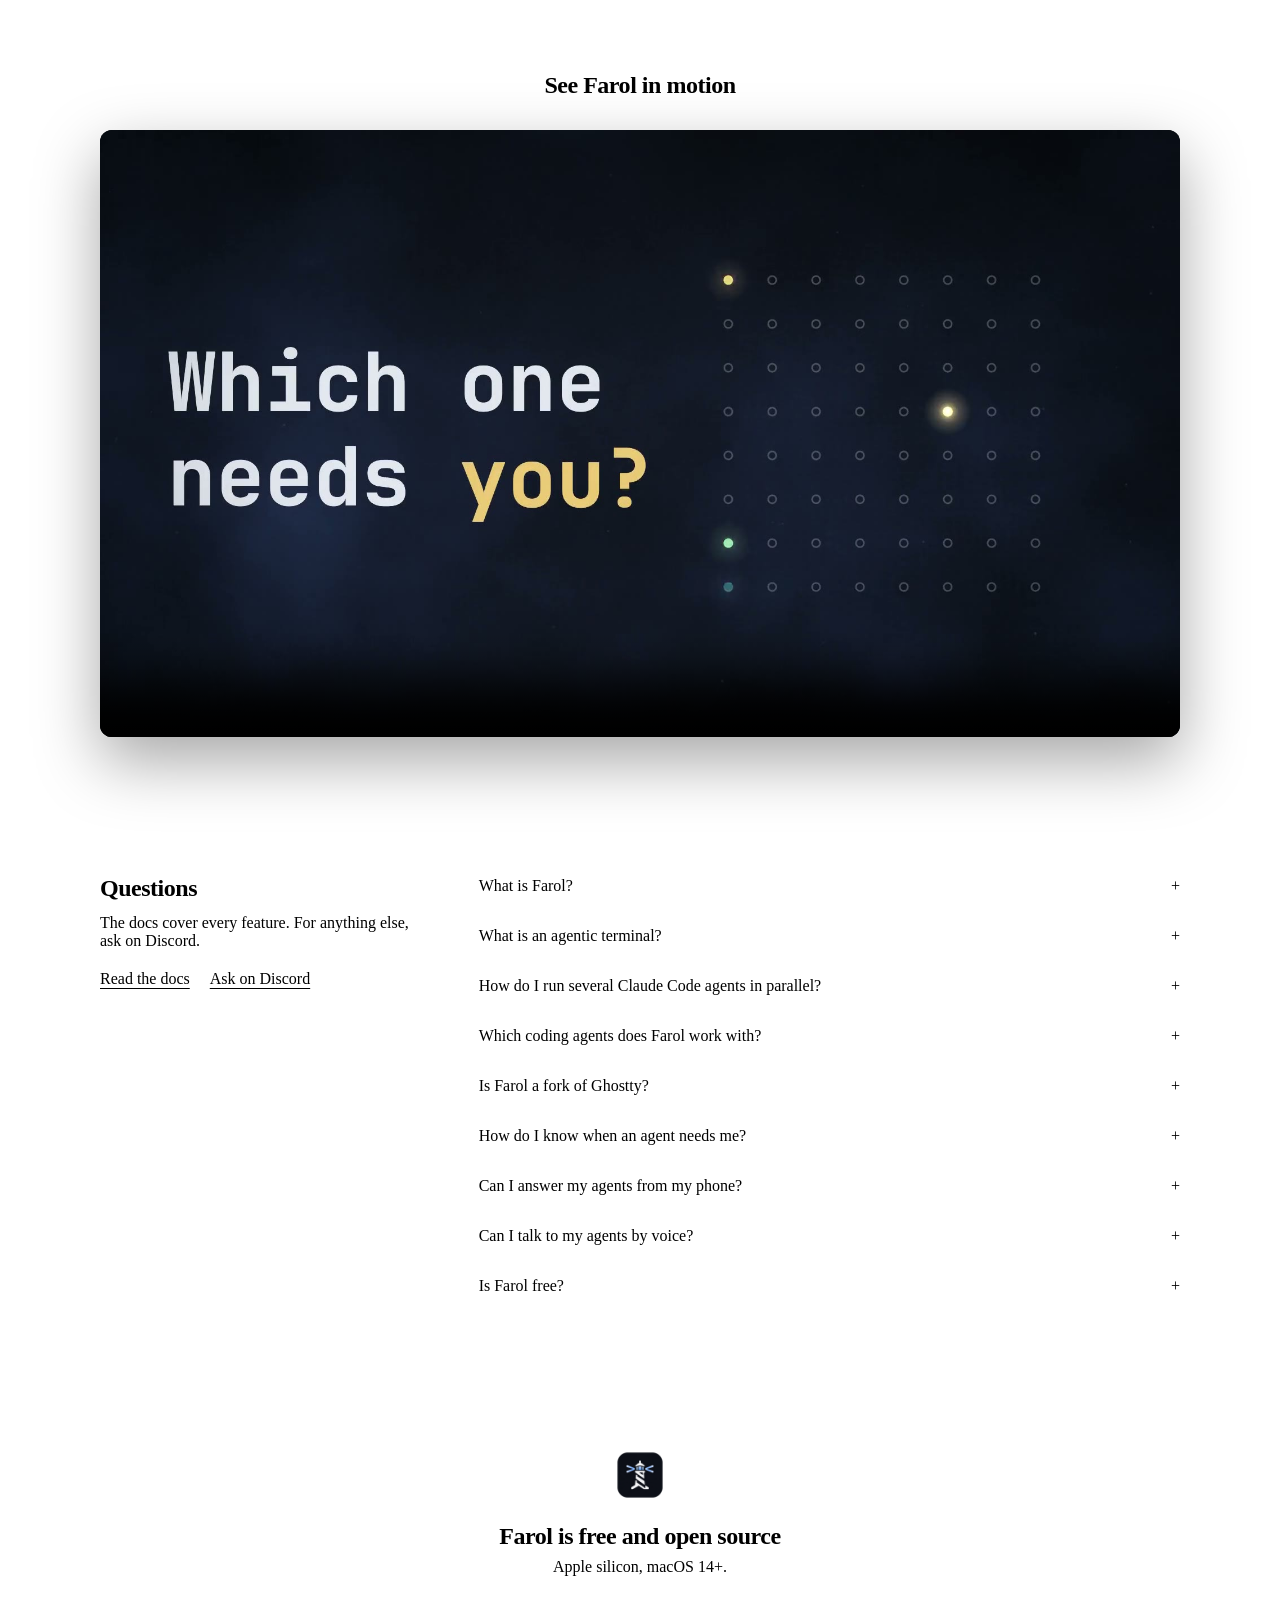
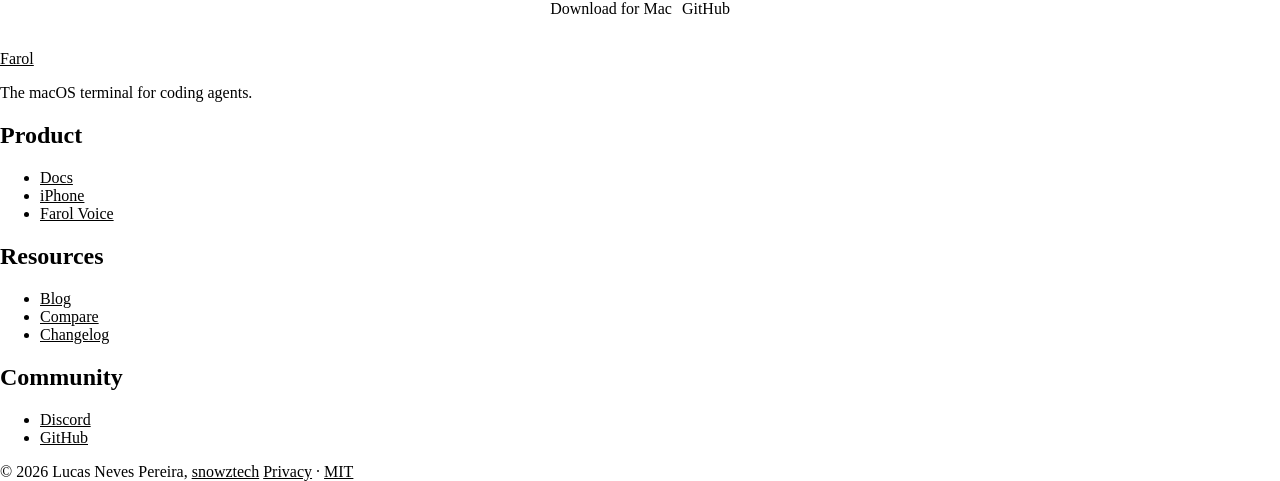
==== commit 06c7bc44: "Merge pull request #321 from snowztech/docs/footer docs(site): an even footer, with one Compare link" ====
--- a/site/index.html
+++ b/site/index.html
@@ -509,7 +509,6 @@
             <li><a href="/docs">Docs</a></li>
             <li><a href="/remote">iPhone</a></li>
             <li><a href="https://voice.farol.sh">Farol Voice</a></li>
-            <li><a href="https://github.com/snowztech/farol/blob/main/CHANGELOG.md">Changelog</a></li>
           </ul>
         </div>
         <div>
@@ -517,9 +516,7 @@
           <ul>
             <li><a href="/blog/">Blog</a></li>
             <li><a href="/compare/">Compare</a></li>
-            <li><a href="/compare/warp">vs Warp</a></li>
-            <li><a href="/compare/cmux">vs cmux</a></li>
-            <li><a href="/compare/paradev">vs Paradev</a></li>
+            <li><a href="https://github.com/snowztech/farol/blob/main/CHANGELOG.md">Changelog</a></li>
           </ul>
         </div>
         <div>
